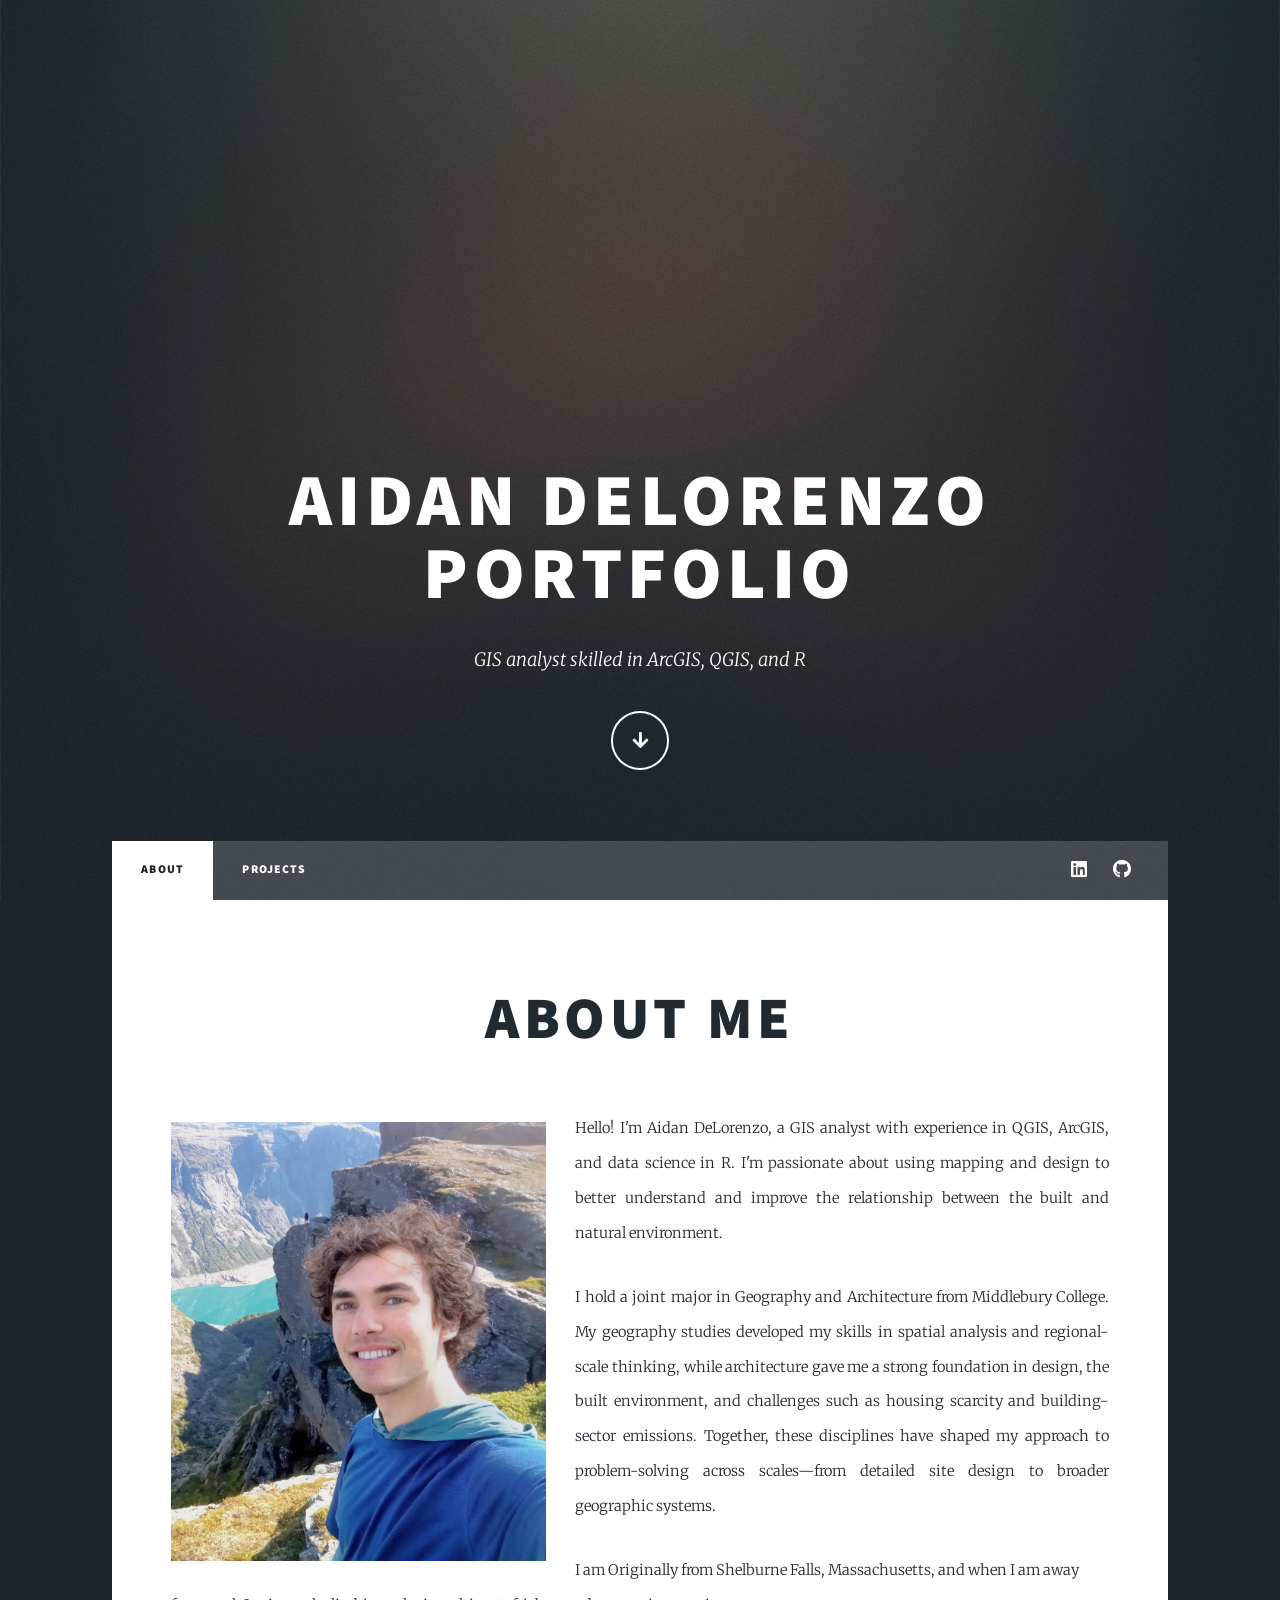
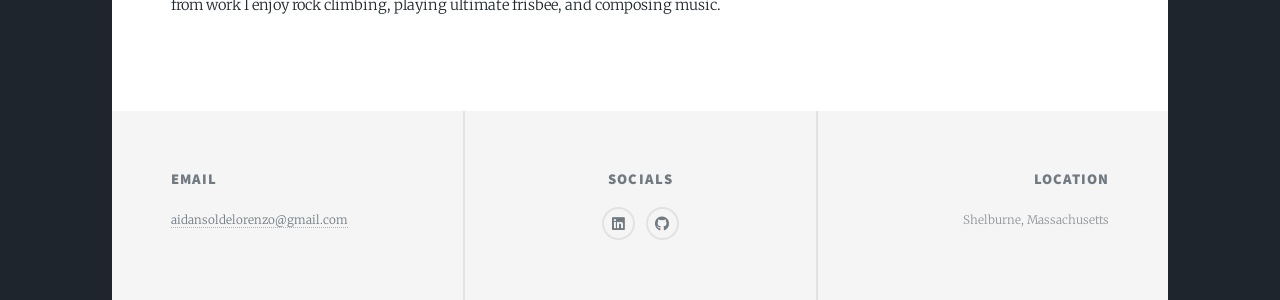
==== index.html @ 764ab0f9 "Add files via upload" ====
<!DOCTYPE HTML>
<!--
	Home Page/About
-->
<html>
	<head>
		<title>Aidan DeLorenzo Portfolio</title>
		<meta charset="utf-8" />
		<meta name="viewport" content="width=device-width, initial-scale=1, user-scalable=no" />
		<link rel="stylesheet" href="assets/css/main.css" />
		<noscript><link rel="stylesheet" href="assets/css/noscript.css" /></noscript>
	</head>
	<body class="is-preload">

		<!-- Wrapper -->
			<div id="wrapper" class="fade-in">

				<!-- Intro -->
					<div id="intro">
						<h1>Aidan DeLorenzo<br />
						Portfolio</h1>
						<p>GIS analyst skilled in ArcGIS, QGIS, and R</p>
						<ul class="actions">
							<li><a href="#header" class="button icon solid solo fa-arrow-down scrolly">Continue</a></li>
						</ul>
					</div>

				<!-- Header -->
					<header id="header">
						<a href="index.html" class="logo">Aidan DeLorenzo</a>
					</header>

				<!-- Nav -->
					<nav id="nav">
						<ul class="links">
							<li class="active"><a href="index.html">About</a></li>
							<li><a href="generic.html">Projects</a></li>
							
						</ul>
						<ul class="icons">
							<li><a href="https://www.linkedin.com/in/aidan-delorenzo-084748373/" class="icon brands alt fa-linkedin" target="_blank" rel="noopener"><span class="label">LinkedIn</span></a></li>
							<li><a href="https://github.com/aidan-delorenzo/aidan-delorenzo.github.io" class="icon brands alt fa-github" target="_blank" rel="noopener"><span class="label">GitHub</span></a></li>
						</ul>
					</nav>

				<!-- Main -->
					<div id="main">

						<!-- Post -->
							<section class="post">
								<header class="major">
									<h2>About Me</h2>
								</header>

								<!-- Text stuff -->
								 	<p><span class="image left"><img src="images/Profile Photo.jpg" alt="Profile Photo" /></span>Hello! I'm Aidan DeLorenzo, a GIS analyst with experience in QGIS, ArcGIS, and data science in R. I'm passionate about using mapping and design to better understand and improve the relationship between the built and natural environment.

									<p>I hold a joint major in Geography and Architecture from Middlebury College. My geography studies developed my skills in spatial analysis and regional-scale thinking, while architecture gave me a strong foundation in design, the built environment, and challenges such as housing scarcity and building-sector emissions. Together, these disciplines have shaped my approach to problem-solving across scales—from detailed site design to broader geographic systems.
									</p>			
									I am Originally from Shelburne Falls, Massachusetts, and when I am away from work I enjoy rock climbing, playing ultimate frisbee, and composing music.
									</p>
									
							</section>							
			</div>
			<!--footer with contact info-->			
			<footer id="footer">				
				<section>					
					<h4 >Email</h4>
					<p><a href="mailto:aidansoldelorenzo@gmail.com">aidansoldelorenzo@gmail.com</a></p>					
				</section>			
				<section>
					<h4 style="text-align: center;"> Socials</h4>
					<ul class="icons alt" >
						<li><a href="https://www.linkedin.com/in/aidan-delorenzo-084748373/" class="icon brands alt fa-linkedin" target="_blank" rel="noopener"><span class="label">LinkedIn</span></a></li>
						<li><a href="https://github.com/aidan-delorenzo/aidan-delorenzo.github.io" class="icon brands alt fa-github" target="_blank" rel="noopener"><span class="label">GitHub</span></a></li>
					</ul>
				</section>
				<section>
					<h4 style="text-align: right;">Location</h4>
					<p style="text-align: right;">Shelburne, Massachusetts</p>
				</section>							
			</footer>

		<!-- Scripts -->
			<script src="assets/js/jquery.min.js"></script>
			<script src="assets/js/jquery.scrollex.min.js"></script>
			<script src="assets/js/jquery.scrolly.min.js"></script>
			<script src="assets/js/browser.min.js"></script>
			<script src="assets/js/breakpoints.min.js"></script>
			<script src="assets/js/util.js"></script>
			<script src="assets/js/main.js"></script>

	</body>
</html>
---- assets/css/main.css ----
@import url(fontawesome-all.min.css);
@import url("https://fonts.googleapis.com/css?family=Merriweather:300,700,300italic,700italic|Source+Sans+Pro:900");

/*
	Massively by HTML5 UP
	html5up.net | @ajlkn
	Free for personal and commercial use under the CCA 3.0 license (html5up.net/license)
*/

html, body, div, span, applet, object,
iframe, h1, h2, h3, h4, h5, h6, p, blockquote,
pre, a, abbr, acronym, address, big, cite,
code, del, dfn, em, img, ins, kbd, q, s, samp,
small, strike, strong, sub, sup, tt, var, b,
u, i, center, dl, dt, dd, ol, ul, li, fieldset,
form, label, legend, table, caption, tbody,
tfoot, thead, tr, th, td, article, aside,
canvas, details, embed, figure, figcaption,
footer, header, hgroup, menu, nav, output, ruby,
section, summary, time, mark, audio, video {
	margin: 0;
	padding: 0;
	border: 0;
	font-size: 100%;
	font: inherit;
	vertical-align: baseline;}

article, aside, details, figcaption, figure,
footer, header, hgroup, menu, nav, section {
	display: block;}

body {
	line-height: 1;
}

ol, ul {
	list-style: none;
}

blockquote, q {
	quotes: none;
}

	blockquote:before, blockquote:after, q:before, q:after {
		content: '';
		content: none;
	}

table {
	border-collapse: collapse;
	border-spacing: 0;
}

body {
	-webkit-text-size-adjust: none;
}

mark {
	background-color: transparent;
	color: inherit;
}

input::-moz-focus-inner {
	border: 0;
	padding: 0;
}

input, select, textarea {
	-moz-appearance: none;
	-webkit-appearance: none;
	-ms-appearance: none;
	appearance: none;
}

/* Basic */

	@-ms-viewport {
		width: device-width;
	}

	body {
		-ms-overflow-style: scrollbar;
	}

	@media screen and (max-width: 480px) {

		html, body {
			min-width: 320px;
		}

	}

	html {
		box-sizing: border-box;
	}

	*, *:before, *:after {
		box-sizing: inherit;
	}

	body {
		background-color: #1e252d;
	}

		body.is-preload *, body.is-preload *:before, body.is-preload *:after {
			-moz-animation: none !important;
			-webkit-animation: none !important;
			-ms-animation: none !important;
			animation: none !important;
			-moz-transition: none !important;
			-webkit-transition: none !important;
			-ms-transition: none !important;
			transition: none !important;
		}

/* Type */

	html {
		font-size: 16pt;
	}

		@media screen and (max-width: 1680px) {

			html {
				font-size: 12pt;
			}

		}

		@media screen and (max-width: 1280px) {

			html {
				font-size: 11pt;
			}

		}

		@media screen and (max-width: 360px) {

			html {
				font-size: 10pt;
			}

		}

	body {
		color: #212931;
	}

	body, input, select, textarea {
		font-family: "Merriweather", Georgia, serif;
		font-weight: 300;
		font-size: 1rem;
		line-height: 2.375;
	}

	a {
		-moz-transition: color 0.2s ease-in-out, background-color 0.2s ease-in-out, border-color 0.2s ease-in-out, box-shadow 0.2s ease-in-out;
		-webkit-transition: color 0.2s ease-in-out, background-color 0.2s ease-in-out, border-color 0.2s ease-in-out, box-shadow 0.2s ease-in-out;
		-ms-transition: color 0.2s ease-in-out, background-color 0.2s ease-in-out, border-color 0.2s ease-in-out, box-shadow 0.2s ease-in-out;
		transition: color 0.2s ease-in-out, background-color 0.2s ease-in-out, border-color 0.2s ease-in-out, box-shadow 0.2s ease-in-out;
		border-bottom: dotted 1px;
		text-decoration: none;
	}

		a:hover {
			border-bottom-color: transparent;
		}

	strong, b {
		font-weight: 600;
	}

	em, i {
		font-style: italic;
	}

	p {
		text-align: justify;
		margin: 0 0 2rem 0;
	}

	h1, h2, h3, h4, h5, h6 {
		font-family: "Source Sans Pro", Helvetica, sans-serif;
		font-weight: 900;
		line-height: 1.5;
		letter-spacing: 0.075em;
		text-transform: uppercase;
		margin: 0 0 1rem 0;
	}

		h1 a, h2 a, h3 a, h4 a, h5 a, h6 a {
			border-bottom: 0;
			color: inherit;
			text-decoration: none;
		}

	h1 {
		font-size: 4rem;
		line-height: 1.1;
		margin: 0 0 2rem 0;
	}

	h2 {
		font-size: 1.75rem;
		line-height: 1.3;
		margin: 0 0 1.5rem 0;
	}

	h3 {
		font-size: 1.25rem;
		margin: 0 0 1.5rem 0;
	}

	h4 {
		font-size: 1rem;
	}

	h5 {
		font-size: 0.9rem;
	}

	h6 {
		font-size: 0.8rem;
	}

	sub {
		font-size: 0.8rem;
		position: relative;
		top: 0.5rem;
	}

	sup {
		font-size: 0.8rem;
		position: relative;
		top: -0.5rem;
	}

	blockquote {
		border-left: solid 4px;
		font-style: italic;
		margin: 0 0 2rem 0;
		padding: 0.5rem 0 0.5rem 2rem;
	}

	code {
		border: solid 2px;
		font-family: "Courier New", monospace;
		font-size: 0.9rem;
		margin: 0 0.25rem;
		padding: 0.25rem 0.65rem;
	}

	pre {
		-webkit-overflow-scrolling: touch;
		font-family: "Courier New", monospace;
		font-size: 0.9rem;
		margin: 0 0 2rem 0;
	}

		pre code {
			display: block;
			line-height: 1.75;
			padding: 1rem 1.5rem;
			overflow-x: auto;
		}

	hr {
		border: 0;
		border-bottom: solid 2px;
		margin: 3rem 0;
	}

		hr.major {
			margin: 5rem 0;
		}

	.align-left {
		text-align: left;
	}

	.align-center {
		text-align: center;
	}

	.align-right {
		text-align: right;
	}

	input, select, textarea {
		color: #212931;
	}

	a {
		color: #212931;
		border-bottom-color: rgba(33, 41, 49, 0.5);
	}

		a:hover {
			border-bottom-color: transparent;
			color: #18bfef !important;
		}

	strong, b {
		color: #212931;
	}

	h1, h2, h3, h4, h5, h6 {
		color: #212931;
	}

	blockquote {
		border-left-color: #eeeeee;
	}

	code {
		background: rgba(220, 220, 220, 0.25);
		border-color: #eeeeee;
	}

	hr {
		border-bottom-color: #eeeeee;
	}

/* Row */

	.row {
		display: flex;
		flex-wrap: wrap;
		box-sizing: border-box;
		align-items: stretch;
	}

		.row > * {
			box-sizing: border-box;
		}

		.row.gtr-uniform > * > :last-child {
			margin-bottom: 0;
		}

		.row.aln-left {
			justify-content: flex-start;
		}

		.row.aln-center {
			justify-content: center;
		}

		.row.aln-right {
			justify-content: flex-end;
		}

		.row.aln-top {
			align-items: flex-start;
		}

		.row.aln-middle {
			align-items: center;
		}

		.row.aln-bottom {
			align-items: flex-end;
		}

		.row > .imp {
			order: -1;
		}

		.row > .col-1 {
			width: 8.33333%;
		}

		.row > .off-1 {
			margin-left: 8.33333%;
		}

		.row > .col-2 {
			width: 16.66667%;
		}

		.row > .off-2 {
			margin-left: 16.66667%;
		}

		.row > .col-3 {
			width: 25%;
		}

		.row > .off-3 {
			margin-left: 25%;
		}

		.row > .col-4 {
			width: 33.33333%;
		}

		.row > .off-4 {
			margin-left: 33.33333%;
		}

		.row > .col-5 {
			width: 41.66667%;
		}

		.row > .off-5 {
			margin-left: 41.66667%;
		}

		.row > .col-6 {
			width: 50%;
		}

		.row > .off-6 {
			margin-left: 50%;
		}

		.row > .col-7 {
			width: 58.33333%;
		}

		.row > .off-7 {
			margin-left: 58.33333%;
		}

		.row > .col-8 {
			width: 66.66667%;
		}

		.row > .off-8 {
			margin-left: 66.66667%;
		}

		.row > .col-9 {
			width: 75%;
		}

		.row > .off-9 {
			margin-left: 75%;
		}

		.row > .col-10 {
			width: 83.33333%;
		}

		.row > .off-10 {
			margin-left: 83.33333%;
		}

		.row > .col-11 {
			width: 91.66667%;
		}

		.row > .off-11 {
			margin-left: 91.66667%;
		}

		.row > .col-12 {
			width: 100%;
		}

		.row > .off-12 {
			margin-left: 100%;
		}

		.row.gtr-0 {
			margin-top: 0;
			margin-left: 0rem;
		}

			.row.gtr-0 > * {
				padding: 0 0 0 0rem;
			}

			.row.gtr-0.gtr-uniform {
				margin-top: 0rem;
			}

				.row.gtr-0.gtr-uniform > * {
					padding-top: 0rem;
				}

		.row.gtr-25 {
			margin-top: 0;
			margin-left: -0.375rem;
		}

			.row.gtr-25 > * {
				padding: 0 0 0 0.375rem;
			}

			.row.gtr-25.gtr-uniform {
				margin-top: -0.375rem;
			}

				.row.gtr-25.gtr-uniform > * {
					padding-top: 0.375rem;
				}

		.row.gtr-50 {
			margin-top: 0;
			margin-left: -0.75rem;
		}

			.row.gtr-50 > * {
				padding: 0 0 0 0.75rem;
			}

			.row.gtr-50.gtr-uniform {
				margin-top: -0.75rem;
			}

				.row.gtr-50.gtr-uniform > * {
					padding-top: 0.75rem;
				}

		.row {
			margin-top: 0;
			margin-left: -1.5rem;
		}

			.row > * {
				padding: 0 0 0 1.5rem;
			}

			.row.gtr-uniform {
				margin-top: -1.5rem;
			}

				.row.gtr-uniform > * {
					padding-top: 1.5rem;
				}

		.row.gtr-150 {
			margin-top: 0;
			margin-left: -2.25rem;
		}

			.row.gtr-150 > * {
				padding: 0 0 0 2.25rem;
			}

			.row.gtr-150.gtr-uniform {
				margin-top: -2.25rem;
			}

				.row.gtr-150.gtr-uniform > * {
					padding-top: 2.25rem;
				}

		.row.gtr-200 {
			margin-top: 0;
			margin-left: -3rem;
		}

			.row.gtr-200 > * {
				padding: 0 0 0 3rem;
			}

			.row.gtr-200.gtr-uniform {
				margin-top: -3rem;
			}

				.row.gtr-200.gtr-uniform > * {
					padding-top: 3rem;
				}

		@media screen and (max-width: 1680px) {

			.row {
				display: flex;
				flex-wrap: wrap;
				box-sizing: border-box;
				align-items: stretch;
			}

				.row > * {
					box-sizing: border-box;
				}

				.row.gtr-uniform > * > :last-child {
					margin-bottom: 0;
				}

				.row.aln-left {
					justify-content: flex-start;
				}

				.row.aln-center {
					justify-content: center;
				}

				.row.aln-right {
					justify-content: flex-end;
				}

				.row.aln-top {
					align-items: flex-start;
				}

				.row.aln-middle {
					align-items: center;
				}

				.row.aln-bottom {
					align-items: flex-end;
				}

				.row > .imp-xlarge {
					order: -1;
				}

				.row > .col-1-xlarge {
					width: 8.33333%;
				}

				.row > .off-1-xlarge {
					margin-left: 8.33333%;
				}

				.row > .col-2-xlarge {
					width: 16.66667%;
				}

				.row > .off-2-xlarge {
					margin-left: 16.66667%;
				}

				.row > .col-3-xlarge {
					width: 25%;
				}

				.row > .off-3-xlarge {
					margin-left: 25%;
				}

				.row > .col-4-xlarge {
					width: 33.33333%;
				}

				.row > .off-4-xlarge {
					margin-left: 33.33333%;
				}

				.row > .col-5-xlarge {
					width: 41.66667%;
				}

				.row > .off-5-xlarge {
					margin-left: 41.66667%;
				}

				.row > .col-6-xlarge {
					width: 50%;
				}

				.row > .off-6-xlarge {
					margin-left: 50%;
				}

				.row > .col-7-xlarge {
					width: 58.33333%;
				}

				.row > .off-7-xlarge {
					margin-left: 58.33333%;
				}

				.row > .col-8-xlarge {
					width: 66.66667%;
				}

				.row > .off-8-xlarge {
					margin-left: 66.66667%;
				}

				.row > .col-9-xlarge {
					width: 75%;
				}

				.row > .off-9-xlarge {
					margin-left: 75%;
				}

				.row > .col-10-xlarge {
					width: 83.33333%;
				}

				.row > .off-10-xlarge {
					margin-left: 83.33333%;
				}

				.row > .col-11-xlarge {
					width: 91.66667%;
				}

				.row > .off-11-xlarge {
					margin-left: 91.66667%;
				}

				.row > .col-12-xlarge {
					width: 100%;
				}

				.row > .off-12-xlarge {
					margin-left: 100%;
				}

				.row.gtr-0 {
					margin-top: 0;
					margin-left: 0rem;
				}

					.row.gtr-0 > * {
						padding: 0 0 0 0rem;
					}

					.row.gtr-0.gtr-uniform {
						margin-top: 0rem;
					}

						.row.gtr-0.gtr-uniform > * {
							padding-top: 0rem;
						}

				.row.gtr-25 {
					margin-top: 0;
					margin-left: -0.375rem;
				}

					.row.gtr-25 > * {
						padding: 0 0 0 0.375rem;
					}

					.row.gtr-25.gtr-uniform {
						margin-top: -0.375rem;
					}

						.row.gtr-25.gtr-uniform > * {
							padding-top: 0.375rem;
						}

				.row.gtr-50 {
					margin-top: 0;
					margin-left: -0.75rem;
				}

					.row.gtr-50 > * {
						padding: 0 0 0 0.75rem;
					}

					.row.gtr-50.gtr-uniform {
						margin-top: -0.75rem;
					}

						.row.gtr-50.gtr-uniform > * {
							padding-top: 0.75rem;
						}

				.row {
					margin-top: 0;
					margin-left: -1.5rem;
				}

					.row > * {
						padding: 0 0 0 1.5rem;
					}

					.row.gtr-uniform {
						margin-top: -1.5rem;
					}

						.row.gtr-uniform > * {
							padding-top: 1.5rem;
						}

				.row.gtr-150 {
					margin-top: 0;
					margin-left: -2.25rem;
				}

					.row.gtr-150 > * {
						padding: 0 0 0 2.25rem;
					}

					.row.gtr-150.gtr-uniform {
						margin-top: -2.25rem;
					}

						.row.gtr-150.gtr-uniform > * {
							padding-top: 2.25rem;
						}

				.row.gtr-200 {
					margin-top: 0;
					margin-left: -3rem;
				}

					.row.gtr-200 > * {
						padding: 0 0 0 3rem;
					}

					.row.gtr-200.gtr-uniform {
						margin-top: -3rem;
					}

						.row.gtr-200.gtr-uniform > * {
							padding-top: 3rem;
						}

		}

		@media screen and (max-width: 1280px) {

			.row {
				display: flex;
				flex-wrap: wrap;
				box-sizing: border-box;
				align-items: stretch;
			}

				.row > * {
					box-sizing: border-box;
				}

				.row.gtr-uniform > * > :last-child {
					margin-bottom: 0;
				}

				.row.aln-left {
					justify-content: flex-start;
				}

				.row.aln-center {
					justify-content: center;
				}

				.row.aln-right {
					justify-content: flex-end;
				}

				.row.aln-top {
					align-items: flex-start;
				}

				.row.aln-middle {
					align-items: center;
				}

				.row.aln-bottom {
					align-items: flex-end;
				}

				.row > .imp-large {
					order: -1;
				}

				.row > .col-1-large {
					width: 8.33333%;
				}

				.row > .off-1-large {
					margin-left: 8.33333%;
				}

				.row > .col-2-large {
					width: 16.66667%;
				}

				.row > .off-2-large {
					margin-left: 16.66667%;
				}

				.row > .col-3-large {
					width: 25%;
				}

				.row > .off-3-large {
					margin-left: 25%;
				}

				.row > .col-4-large {
					width: 33.33333%;
				}

				.row > .off-4-large {
					margin-left: 33.33333%;
				}

				.row > .col-5-large {
					width: 41.66667%;
				}

				.row > .off-5-large {
					margin-left: 41.66667%;
				}

				.row > .col-6-large {
					width: 50%;
				}

				.row > .off-6-large {
					margin-left: 50%;
				}

				.row > .col-7-large {
					width: 58.33333%;
				}

				.row > .off-7-large {
					margin-left: 58.33333%;
				}

				.row > .col-8-large {
					width: 66.66667%;
				}

				.row > .off-8-large {
					margin-left: 66.66667%;
				}

				.row > .col-9-large {
					width: 75%;
				}

				.row > .off-9-large {
					margin-left: 75%;
				}

				.row > .col-10-large {
					width: 83.33333%;
				}

				.row > .off-10-large {
					margin-left: 83.33333%;
				}

				.row > .col-11-large {
					width: 91.66667%;
				}

				.row > .off-11-large {
					margin-left: 91.66667%;
				}

				.row > .col-12-large {
					width: 100%;
				}

				.row > .off-12-large {
					margin-left: 100%;
				}

				.row.gtr-0 {
					margin-top: 0;
					margin-left: 0rem;
				}

					.row.gtr-0 > * {
						padding: 0 0 0 0rem;
					}

					.row.gtr-0.gtr-uniform {
						margin-top: 0rem;
					}

						.row.gtr-0.gtr-uniform > * {
							padding-top: 0rem;
						}

				.row.gtr-25 {
					margin-top: 0;
					margin-left: -0.375rem;
				}

					.row.gtr-25 > * {
						padding: 0 0 0 0.375rem;
					}

					.row.gtr-25.gtr-uniform {
						margin-top: -0.375rem;
					}

						.row.gtr-25.gtr-uniform > * {
							padding-top: 0.375rem;
						}

				.row.gtr-50 {
					margin-top: 0;
					margin-left: -0.75rem;
				}

					.row.gtr-50 > * {
						padding: 0 0 0 0.75rem;
					}

					.row.gtr-50.gtr-uniform {
						margin-top: -0.75rem;
					}

						.row.gtr-50.gtr-uniform > * {
							padding-top: 0.75rem;
						}

				.row {
					margin-top: 0;
					margin-left: -1.5rem;
				}

					.row > * {
						padding: 0 0 0 1.5rem;
					}

					.row.gtr-uniform {
						margin-top: -1.5rem;
					}

						.row.gtr-uniform > * {
							padding-top: 1.5rem;
						}

				.row.gtr-150 {
					margin-top: 0;
					margin-left: -2.25rem;
				}

					.row.gtr-150 > * {
						padding: 0 0 0 2.25rem;
					}

					.row.gtr-150.gtr-uniform {
						margin-top: -2.25rem;
					}

						.row.gtr-150.gtr-uniform > * {
							padding-top: 2.25rem;
						}

				.row.gtr-200 {
					margin-top: 0;
					margin-left: -3rem;
				}

					.row.gtr-200 > * {
						padding: 0 0 0 3rem;
					}

					.row.gtr-200.gtr-uniform {
						margin-top: -3rem;
					}

						.row.gtr-200.gtr-uniform > * {
							padding-top: 3rem;
						}

		}

		@media screen and (max-width: 980px) {

			.row {
				display: flex;
				flex-wrap: wrap;
				box-sizing: border-box;
				align-items: stretch;
			}

				.row > * {
					box-sizing: border-box;
				}

				.row.gtr-uniform > * > :last-child {
					margin-bottom: 0;
				}

				.row.aln-left {
					justify-content: flex-start;
				}

				.row.aln-center {
					justify-content: center;
				}

				.row.aln-right {
					justify-content: flex-end;
				}

				.row.aln-top {
					align-items: flex-start;
				}

				.row.aln-middle {
					align-items: center;
				}

				.row.aln-bottom {
					align-items: flex-end;
				}

				.row > .imp-medium {
					order: -1;
				}

				.row > .col-1-medium {
					width: 8.33333%;
				}

				.row > .off-1-medium {
					margin-left: 8.33333%;
				}

				.row > .col-2-medium {
					width: 16.66667%;
				}

				.row > .off-2-medium {
					margin-left: 16.66667%;
				}

				.row > .col-3-medium {
					width: 25%;
				}

				.row > .off-3-medium {
					margin-left: 25%;
				}

				.row > .col-4-medium {
					width: 33.33333%;
				}

				.row > .off-4-medium {
					margin-left: 33.33333%;
				}

				.row > .col-5-medium {
					width: 41.66667%;
				}

				.row > .off-5-medium {
					margin-left: 41.66667%;
				}

				.row > .col-6-medium {
					width: 50%;
				}

				.row > .off-6-medium {
					margin-left: 50%;
				}

				.row > .col-7-medium {
					width: 58.33333%;
				}

				.row > .off-7-medium {
					margin-left: 58.33333%;
				}

				.row > .col-8-medium {
					width: 66.66667%;
				}

				.row > .off-8-medium {
					margin-left: 66.66667%;
				}

				.row > .col-9-medium {
					width: 75%;
				}

				.row > .off-9-medium {
					margin-left: 75%;
				}

				.row > .col-10-medium {
					width: 83.33333%;
				}

				.row > .off-10-medium {
					margin-left: 83.33333%;
				}

				.row > .col-11-medium {
					width: 91.66667%;
				}

				.row > .off-11-medium {
					margin-left: 91.66667%;
				}

				.row > .col-12-medium {
					width: 100%;
				}

				.row > .off-12-medium {
					margin-left: 100%;
				}

				.row.gtr-0 {
					margin-top: 0;
					margin-left: 0rem;
				}

					.row.gtr-0 > * {
						padding: 0 0 0 0rem;
					}

					.row.gtr-0.gtr-uniform {
						margin-top: 0rem;
					}

						.row.gtr-0.gtr-uniform > * {
							padding-top: 0rem;
						}

				.row.gtr-25 {
					margin-top: 0;
					margin-left: -0.375rem;
				}

					.row.gtr-25 > * {
						padding: 0 0 0 0.375rem;
					}

					.row.gtr-25.gtr-uniform {
						margin-top: -0.375rem;
					}

						.row.gtr-25.gtr-uniform > * {
							padding-top: 0.375rem;
						}

				.row.gtr-50 {
					margin-top: 0;
					margin-left: -0.75rem;
				}

					.row.gtr-50 > * {
						padding: 0 0 0 0.75rem;
					}

					.row.gtr-50.gtr-uniform {
						margin-top: -0.75rem;
					}

						.row.gtr-50.gtr-uniform > * {
							padding-top: 0.75rem;
						}

				.row {
					margin-top: 0;
					margin-left: -1.5rem;
				}

					.row > * {
						padding: 0 0 0 1.5rem;
					}

					.row.gtr-uniform {
						margin-top: -1.5rem;
					}

						.row.gtr-uniform > * {
							padding-top: 1.5rem;
						}

				.row.gtr-150 {
					margin-top: 0;
					margin-left: -2.25rem;
				}

					.row.gtr-150 > * {
						padding: 0 0 0 2.25rem;
					}

					.row.gtr-150.gtr-uniform {
						margin-top: -2.25rem;
					}

						.row.gtr-150.gtr-uniform > * {
							padding-top: 2.25rem;
						}

				.row.gtr-200 {
					margin-top: 0;
					margin-left: -3rem;
				}

					.row.gtr-200 > * {
						padding: 0 0 0 3rem;
					}

					.row.gtr-200.gtr-uniform {
						margin-top: -3rem;
					}

						.row.gtr-200.gtr-uniform > * {
							padding-top: 3rem;
						}

		}

		@media screen and (max-width: 736px) {

			.row {
				display: flex;
				flex-wrap: wrap;
				box-sizing: border-box;
				align-items: stretch;
			}

				.row > * {
					box-sizing: border-box;
				}

				.row.gtr-uniform > * > :last-child {
					margin-bottom: 0;
				}

				.row.aln-left {
					justify-content: flex-start;
				}

				.row.aln-center {
					justify-content: center;
				}

				.row.aln-right {
					justify-content: flex-end;
				}

				.row.aln-top {
					align-items: flex-start;
				}

				.row.aln-middle {
					align-items: center;
				}

				.row.aln-bottom {
					align-items: flex-end;
				}

				.row > .imp-small {
					order: -1;
				}

				.row > .col-1-small {
					width: 8.33333%;
				}

				.row > .off-1-small {
					margin-left: 8.33333%;
				}

				.row > .col-2-small {
					width: 16.66667%;
				}

				.row > .off-2-small {
					margin-left: 16.66667%;
				}

				.row > .col-3-small {
					width: 25%;
				}

				.row > .off-3-small {
					margin-left: 25%;
				}

				.row > .col-4-small {
					width: 33.33333%;
				}

				.row > .off-4-small {
					margin-left: 33.33333%;
				}

				.row > .col-5-small {
					width: 41.66667%;
				}

				.row > .off-5-small {
					margin-left: 41.66667%;
				}

				.row > .col-6-small {
					width: 50%;
				}

				.row > .off-6-small {
					margin-left: 50%;
				}

				.row > .col-7-small {
					width: 58.33333%;
				}

				.row > .off-7-small {
					margin-left: 58.33333%;
				}

				.row > .col-8-small {
					width: 66.66667%;
				}

				.row > .off-8-small {
					margin-left: 66.66667%;
				}

				.row > .col-9-small {
					width: 75%;
				}

				.row > .off-9-small {
					margin-left: 75%;
				}

				.row > .col-10-small {
					width: 83.33333%;
				}

				.row > .off-10-small {
					margin-left: 83.33333%;
				}

				.row > .col-11-small {
					width: 91.66667%;
				}

				.row > .off-11-small {
					margin-left: 91.66667%;
				}

				.row > .col-12-small {
					width: 100%;
				}

				.row > .off-12-small {
					margin-left: 100%;
				}

				.row.gtr-0 {
					margin-top: 0;
					margin-left: 0rem;
				}

					.row.gtr-0 > * {
						padding: 0 0 0 0rem;
					}

					.row.gtr-0.gtr-uniform {
						margin-top: 0rem;
					}

						.row.gtr-0.gtr-uniform > * {
							padding-top: 0rem;
						}

				.row.gtr-25 {
					margin-top: 0;
					margin-left: -0.375rem;
				}

					.row.gtr-25 > * {
						padding: 0 0 0 0.375rem;
					}

					.row.gtr-25.gtr-uniform {
						margin-top: -0.375rem;
					}

						.row.gtr-25.gtr-uniform > * {
							padding-top: 0.375rem;
						}

				.row.gtr-50 {
					margin-top: 0;
					margin-left: -0.75rem;
				}

					.row.gtr-50 > * {
						padding: 0 0 0 0.75rem;
					}

					.row.gtr-50.gtr-uniform {
						margin-top: -0.75rem;
					}

						.row.gtr-50.gtr-uniform > * {
							padding-top: 0.75rem;
						}

				.row {
					margin-top: 0;
					margin-left: -1.5rem;
				}

					.row > * {
						padding: 0 0 0 1.5rem;
					}

					.row.gtr-uniform {
						margin-top: -1.5rem;
					}

						.row.gtr-uniform > * {
							padding-top: 1.5rem;
						}

				.row.gtr-150 {
					margin-top: 0;
					margin-left: -2.25rem;
				}

					.row.gtr-150 > * {
						padding: 0 0 0 2.25rem;
					}

					.row.gtr-150.gtr-uniform {
						margin-top: -2.25rem;
					}

						.row.gtr-150.gtr-uniform > * {
							padding-top: 2.25rem;
						}

				.row.gtr-200 {
					margin-top: 0;
					margin-left: -3rem;
				}

					.row.gtr-200 > * {
						padding: 0 0 0 3rem;
					}

					.row.gtr-200.gtr-uniform {
						margin-top: -3rem;
					}

						.row.gtr-200.gtr-uniform > * {
							padding-top: 3rem;
						}

		}

		@media screen and (max-width: 480px) {

			.row {
				display: flex;
				flex-wrap: wrap;
				box-sizing: border-box;
				align-items: stretch;
			}

				.row > * {
					box-sizing: border-box;
				}

				.row.gtr-uniform > * > :last-child {
					margin-bottom: 0;
				}

				.row.aln-left {
					justify-content: flex-start;
				}

				.row.aln-center {
					justify-content: center;
				}

				.row.aln-right {
					justify-content: flex-end;
				}

				.row.aln-top {
					align-items: flex-start;
				}

				.row.aln-middle {
					align-items: center;
				}

				.row.aln-bottom {
					align-items: flex-end;
				}

				.row > .imp-xsmall {
					order: -1;
				}

				.row > .col-1-xsmall {
					width: 8.33333%;
				}

				.row > .off-1-xsmall {
					margin-left: 8.33333%;
				}

				.row > .col-2-xsmall {
					width: 16.66667%;
				}

				.row > .off-2-xsmall {
					margin-left: 16.66667%;
				}

				.row > .col-3-xsmall {
					width: 25%;
				}

				.row > .off-3-xsmall {
					margin-left: 25%;
				}

				.row > .col-4-xsmall {
					width: 33.33333%;
				}

				.row > .off-4-xsmall {
					margin-left: 33.33333%;
				}

				.row > .col-5-xsmall {
					width: 41.66667%;
				}

				.row > .off-5-xsmall {
					margin-left: 41.66667%;
				}

				.row > .col-6-xsmall {
					width: 50%;
				}

				.row > .off-6-xsmall {
					margin-left: 50%;
				}

				.row > .col-7-xsmall {
					width: 58.33333%;
				}

				.row > .off-7-xsmall {
					margin-left: 58.33333%;
				}

				.row > .col-8-xsmall {
					width: 66.66667%;
				}

				.row > .off-8-xsmall {
					margin-left: 66.66667%;
				}

				.row > .col-9-xsmall {
					width: 75%;
				}

				.row > .off-9-xsmall {
					margin-left: 75%;
				}

				.row > .col-10-xsmall {
					width: 83.33333%;
				}

				.row > .off-10-xsmall {
					margin-left: 83.33333%;
				}

				.row > .col-11-xsmall {
					width: 91.66667%;
				}

				.row > .off-11-xsmall {
					margin-left: 91.66667%;
				}

				.row > .col-12-xsmall {
					width: 100%;
				}

				.row > .off-12-xsmall {
					margin-left: 100%;
				}

				.row.gtr-0 {
					margin-top: 0;
					margin-left: 0rem;
				}

					.row.gtr-0 > * {
						padding: 0 0 0 0rem;
					}

					.row.gtr-0.gtr-uniform {
						margin-top: 0rem;
					}

						.row.gtr-0.gtr-uniform > * {
							padding-top: 0rem;
						}

				.row.gtr-25 {
					margin-top: 0;
					margin-left: -0.375rem;
				}

					.row.gtr-25 > * {
						padding: 0 0 0 0.375rem;
					}

					.row.gtr-25.gtr-uniform {
						margin-top: -0.375rem;
					}

						.row.gtr-25.gtr-uniform > * {
							padding-top: 0.375rem;
						}

				.row.gtr-50 {
					margin-top: 0;
					margin-left: -0.75rem;
				}

					.row.gtr-50 > * {
						padding: 0 0 0 0.75rem;
					}

					.row.gtr-50.gtr-uniform {
						margin-top: -0.75rem;
					}

						.row.gtr-50.gtr-uniform > * {
							padding-top: 0.75rem;
						}

				.row {
					margin-top: 0;
					margin-left: -1.5rem;
				}

					.row > * {
						padding: 0 0 0 1.5rem;
					}

					.row.gtr-uniform {
						margin-top: -1.5rem;
					}

						.row.gtr-uniform > * {
							padding-top: 1.5rem;
						}

				.row.gtr-150 {
					margin-top: 0;
					margin-left: -2.25rem;
				}

					.row.gtr-150 > * {
						padding: 0 0 0 2.25rem;
					}

					.row.gtr-150.gtr-uniform {
						margin-top: -2.25rem;
					}

						.row.gtr-150.gtr-uniform > * {
							padding-top: 2.25rem;
						}

				.row.gtr-200 {
					margin-top: 0;
					margin-left: -3rem;
				}

					.row.gtr-200 > * {
						padding: 0 0 0 3rem;
					}

					.row.gtr-200.gtr-uniform {
						margin-top: -3rem;
					}

						.row.gtr-200.gtr-uniform > * {
							padding-top: 3rem;
						}

		}

		@media screen and (max-width: 360px) {

			.row {
				display: flex;
				flex-wrap: wrap;
				box-sizing: border-box;
				align-items: stretch;
			}

				.row > * {
					box-sizing: border-box;
				}

				.row.gtr-uniform > * > :last-child {
					margin-bottom: 0;
				}

				.row.aln-left {
					justify-content: flex-start;
				}

				.row.aln-center {
					justify-content: center;
				}

				.row.aln-right {
					justify-content: flex-end;
				}

				.row.aln-top {
					align-items: flex-start;
				}

				.row.aln-middle {
					align-items: center;
				}

				.row.aln-bottom {
					align-items: flex-end;
				}

				.row > .imp-xxsmall {
					order: -1;
				}

				.row > .col-1-xxsmall {
					width: 8.33333%;
				}

				.row > .off-1-xxsmall {
					margin-left: 8.33333%;
				}

				.row > .col-2-xxsmall {
					width: 16.66667%;
				}

				.row > .off-2-xxsmall {
					margin-left: 16.66667%;
				}

				.row > .col-3-xxsmall {
					width: 25%;
				}

				.row > .off-3-xxsmall {
					margin-left: 25%;
				}

				.row > .col-4-xxsmall {
					width: 33.33333%;
				}

				.row > .off-4-xxsmall {
					margin-left: 33.33333%;
				}

				.row > .col-5-xxsmall {
					width: 41.66667%;
				}

				.row > .off-5-xxsmall {
					margin-left: 41.66667%;
				}

				.row > .col-6-xxsmall {
					width: 50%;
				}

				.row > .off-6-xxsmall {
					margin-left: 50%;
				}

				.row > .col-7-xxsmall {
					width: 58.33333%;
				}

				.row > .off-7-xxsmall {
					margin-left: 58.33333%;
				}

				.row > .col-8-xxsmall {
					width: 66.66667%;
				}

				.row > .off-8-xxsmall {
					margin-left: 66.66667%;
				}

				.row > .col-9-xxsmall {
					width: 75%;
				}

				.row > .off-9-xxsmall {
					margin-left: 75%;
				}

				.row > .col-10-xxsmall {
					width: 83.33333%;
				}

				.row > .off-10-xxsmall {
					margin-left: 83.33333%;
				}

				.row > .col-11-xxsmall {
					width: 91.66667%;
				}

				.row > .off-11-xxsmall {
					margin-left: 91.66667%;
				}

				.row > .col-12-xxsmall {
					width: 100%;
				}

				.row > .off-12-xxsmall {
					margin-left: 100%;
				}

				.row.gtr-0 {
					margin-top: 0;
					margin-left: 0rem;
				}

					.row.gtr-0 > * {
						padding: 0 0 0 0rem;
					}

					.row.gtr-0.gtr-uniform {
						margin-top: 0rem;
					}

						.row.gtr-0.gtr-uniform > * {
							padding-top: 0rem;
						}

				.row.gtr-25 {
					margin-top: 0;
					margin-left: -0.375rem;
				}

					.row.gtr-25 > * {
						padding: 0 0 0 0.375rem;
					}

					.row.gtr-25.gtr-uniform {
						margin-top: -0.375rem;
					}

						.row.gtr-25.gtr-uniform > * {
							padding-top: 0.375rem;
						}

				.row.gtr-50 {
					margin-top: 0;
					margin-left: -0.75rem;
				}

					.row.gtr-50 > * {
						padding: 0 0 0 0.75rem;
					}

					.row.gtr-50.gtr-uniform {
						margin-top: -0.75rem;
					}

						.row.gtr-50.gtr-uniform > * {
							padding-top: 0.75rem;
						}

				.row {
					margin-top: 0;
					margin-left: -1.5rem;
				}

					.row > * {
						padding: 0 0 0 1.5rem;
					}

					.row.gtr-uniform {
						margin-top: -1.5rem;
					}

						.row.gtr-uniform > * {
							padding-top: 1.5rem;
						}

				.row.gtr-150 {
					margin-top: 0;
					margin-left: -2.25rem;
				}

					.row.gtr-150 > * {
						padding: 0 0 0 2.25rem;
					}

					.row.gtr-150.gtr-uniform {
						margin-top: -2.25rem;
					}

						.row.gtr-150.gtr-uniform > * {
							padding-top: 2.25rem;
						}

				.row.gtr-200 {
					margin-top: 0;
					margin-left: -3rem;
				}

					.row.gtr-200 > * {
						padding: 0 0 0 3rem;
					}

					.row.gtr-200.gtr-uniform {
						margin-top: -3rem;
					}

						.row.gtr-200.gtr-uniform > * {
							padding-top: 3rem;
						}

		}

/* Box */

	.box {
		border: solid 2px;
		margin-bottom: 2rem;
		padding: 1.5rem;
	}

		.box > :last-child,
		.box > :last-child > :last-child,
		.box > :last-child > :last-child > :last-child {
			margin-bottom: 0;
		}

		.box.alt {
			border: 0;
			border-radius: 0;
			padding: 0;
		}

	.box {
		border-color: #eeeeee;
	}

/* Button */

	input[type="submit"],
	input[type="reset"],
	input[type="button"],
	button,
	.button {
		-moz-appearance: none;
		-webkit-appearance: none;
		-ms-appearance: none;
		appearance: none;
		-moz-transition: background-color 0.2s ease-in-out, box-shadow 0.2s ease-in-out, color 0.2s ease-in-out;
		-webkit-transition: background-color 0.2s ease-in-out, box-shadow 0.2s ease-in-out, color 0.2s ease-in-out;
		-ms-transition: background-color 0.2s ease-in-out, box-shadow 0.2s ease-in-out, color 0.2s ease-in-out;
		transition: background-color 0.2s ease-in-out, box-shadow 0.2s ease-in-out, color 0.2s ease-in-out;
		border: 0;
		border-radius: 0;
		cursor: pointer;
		display: inline-block;
		font-family: "Source Sans Pro", Helvetica, sans-serif;
		font-size: 0.8rem;
		font-weight: 900;
		letter-spacing: 0.075em;
		height: 3rem;
		line-height: 3rem;
		padding: 0 2rem;
		text-align: center;
		text-decoration: none;
		text-transform: uppercase;
		white-space: nowrap;
	}

		input[type="submit"].icon:before,
		input[type="reset"].icon:before,
		input[type="button"].icon:before,
		button.icon:before,
		.button.icon:before {
			margin-right: 0.5rem;
		}

		input[type="submit"].icon.solo,
		input[type="reset"].icon.solo,
		input[type="button"].icon.solo,
		button.icon.solo,
		.button.icon.solo {
			position: relative;
			width: 4rem;
			height: 4rem;
			line-height: 4rem;
			border-radius: 4rem;
			text-indent: 4rem;
			overflow: hidden;
			padding: 0;
			white-space: nowrap;
		}

			input[type="submit"].icon.solo:before,
			input[type="reset"].icon.solo:before,
			input[type="button"].icon.solo:before,
			button.icon.solo:before,
			.button.icon.solo:before {
				position: absolute;
				display: block;
				top: 0;
				left: 0;
				width: inherit;
				height: inherit;
				line-height: inherit;
				font-size: 1.25rem;
				margin-right: 0;
				text-align: center;
				text-indent: 0;
			}

		input[type="submit"].fit,
		input[type="reset"].fit,
		input[type="button"].fit,
		button.fit,
		.button.fit {
			width: 100%;
		}

		input[type="submit"].small,
		input[type="reset"].small,
		input[type="button"].small,
		button.small,
		.button.small {
			font-size: 0.7rem;
			height: 2.5rem;
			line-height: 2.5rem;
			padding: 0 1.5rem;
		}

		input[type="submit"].large,
		input[type="reset"].large,
		input[type="button"].large,
		button.large,
		.button.large {
			font-size: 0.9rem;
			height: 3.5rem;
			line-height: 3.5rem;
			padding: 0 2.75rem;
		}

		@media screen and (max-width: 980px) {

			input[type="submit"],
			input[type="reset"],
			input[type="button"],
			button,
			.button {
				font-size: 0.9rem;
				height: 3.25rem;
				line-height: 3.25rem;
			}

				input[type="submit"].large,
				input[type="reset"].large,
				input[type="button"].large,
				button.large,
				.button.large {
					font-size: 1rem;
					height: 3.75rem;
					line-height: 3.75rem;
				}

		}

		input[type="submit"].disabled, input[type="submit"]:disabled,
		input[type="reset"].disabled,
		input[type="reset"]:disabled,
		input[type="button"].disabled,
		input[type="button"]:disabled,
		button.disabled,
		button:disabled,
		.button.disabled,
		.button:disabled {
			pointer-events: none;
			opacity: 0.25;
		}

	input[type="submit"],
	input[type="reset"],
	input[type="button"],
	button,
	.button {
		background-color: transparent;
		box-shadow: inset 0 0 0 2px #212931;
		color: #212931 !important;
	}

		input[type="submit"]:hover,
		input[type="reset"]:hover,
		input[type="button"]:hover,
		button:hover,
		.button:hover {
			box-shadow: inset 0 0 0 2px #18bfef;
			color: #18bfef !important;
		}

		input[type="submit"].primary,
		input[type="reset"].primary,
		input[type="button"].primary,
		button.primary,
		.button.primary {
			background-color: #212931;
			box-shadow: none;
			color: #ffffff !important;
		}

			input[type="submit"].primary:hover,
			input[type="reset"].primary:hover,
			input[type="button"].primary:hover,
			button.primary:hover,
			.button.primary:hover {
				background-color: #18bfef;
			}

/* Form */

	form {
		margin: 0 0 2rem 0;
	}

		form > :last-child {
			margin-bottom: 0;
		}

		form > .fields {
			display: -moz-flex;
			display: -webkit-flex;
			display: -ms-flex;
			display: flex;
			-moz-flex-wrap: wrap;
			-webkit-flex-wrap: wrap;
			-ms-flex-wrap: wrap;
			flex-wrap: wrap;
			width: calc(100% + 3rem);
			margin: -1.5rem 0 2rem -1.5rem;
		}

			form > .fields > .field {
				-moz-flex-grow: 0;
				-webkit-flex-grow: 0;
				-ms-flex-grow: 0;
				flex-grow: 0;
				-moz-flex-shrink: 0;
				-webkit-flex-shrink: 0;
				-ms-flex-shrink: 0;
				flex-shrink: 0;
				padding: 1.5rem 0 0 1.5rem;
				width: calc(100% - 1.5rem);
			}

				form > .fields > .field.half {
					width: calc(50% - 0.75rem);
				}

				form > .fields > .field.third {
					width: calc(100%/3 - 0.5rem);
				}

				form > .fields > .field.quarter {
					width: calc(25% - 0.375rem);
				}

		@media screen and (max-width: 480px) {

			form > .fields {
				width: calc(100% + 3rem);
				margin: -1.5rem 0 2rem -1.5rem;
			}

				form > .fields > .field {
					padding: 1.5rem 0 0 1.5rem;
					width: calc(100% - 1.5rem);
				}

					form > .fields > .field.half {
						width: calc(100% - 1.5rem);
					}

					form > .fields > .field.third {
						width: calc(100% - 1.5rem);
					}

					form > .fields > .field.quarter {
						width: calc(100% - 1.5rem);
					}

		}

	label {
		display: block;
		font-family: "Source Sans Pro", Helvetica, sans-serif;
		font-weight: 900;
		line-height: 1.5;
		letter-spacing: 0.075em;
		font-size: 0.8rem;
		text-transform: uppercase;
		margin: 0 0 0.75rem 0;
	}

		@media screen and (max-width: 980px) {

			label {
				font-size: 0.9rem;
			}

		}

	input[type="text"],
	input[type="password"],
	input[type="email"],
	select,
	textarea {
		-moz-appearance: none;
		-webkit-appearance: none;
		-ms-appearance: none;
		appearance: none;
		background: transparent;
		border-radius: 0;
		border: solid 2px;
		color: inherit;
		display: block;
		outline: 0;
		padding: 0 1rem;
		text-decoration: none;
		width: 100%;
	}

		input[type="text"]:invalid,
		input[type="password"]:invalid,
		input[type="email"]:invalid,
		select:invalid,
		textarea:invalid {
			box-shadow: none;
		}

	select {
		background-size: 1.25rem;
		background-repeat: no-repeat;
		background-position: calc(100% - 1rem) center;
		height: 3rem;
		padding-right: 3rem;
		text-overflow: ellipsis;
	}

		select:focus::-ms-value {
			background-color: transparent;
		}

		select::-ms-expand {
			display: none;
		}

	input[type="text"],
	input[type="password"],
	input[type="email"],
	select {
		height: 3rem;
	}

	textarea {
		padding: 0.75rem 1rem;
	}

	input[type="checkbox"],
	input[type="radio"] {
		-moz-appearance: none;
		-webkit-appearance: none;
		-ms-appearance: none;
		appearance: none;
		display: block;
		float: left;
		margin-right: -2rem;
		opacity: 0;
		width: 1rem;
		z-index: -1;
	}

		input[type="checkbox"] + label,
		input[type="radio"] + label {
			text-decoration: none;
			cursor: pointer;
			display: inline-block;
			font-size: 1rem;
			letter-spacing: 0;
			font-family: "Merriweather", Georgia, serif;
			text-transform: none;
			font-weight: 300;
			padding-left: 2.8rem;
			padding-right: 1rem;
			position: relative;
		}

			input[type="checkbox"] + label:before,
			input[type="radio"] + label:before {
				-moz-osx-font-smoothing: grayscale;
				-webkit-font-smoothing: antialiased;
				display: inline-block;
				font-style: normal;
				font-variant: normal;
				text-rendering: auto;
				line-height: 1;
				text-transform: none !important;
				font-family: 'Font Awesome 5 Free';
				font-weight: 900;
			}

			input[type="checkbox"] + label:before,
			input[type="radio"] + label:before {
				border-radius: 0;
				border: solid 2px;
				content: '';
				display: inline-block;
				font-size: 0.8rem;
				height: 1.8rem;
				left: 0;
				line-height: 1.65rem;
				position: absolute;
				text-align: center;
				top: -0.125rem;
				width: 1.8rem;
			}

		input[type="checkbox"]:checked + label:before,
		input[type="radio"]:checked + label:before {
			content: '\f00c';
		}

	input[type="checkbox"] + label:before {
		border-radius: 0;
	}

	input[type="radio"] + label:before {
		border-radius: 100%;
	}

	::-webkit-input-placeholder {
		opacity: 1.0;
	}

	:-moz-placeholder {
		opacity: 1.0;
	}

	::-moz-placeholder {
		opacity: 1.0;
	}

	:-ms-input-placeholder {
		opacity: 1.0;
	}

	label {
		color: #212931;
	}

	input[type="text"],
	input[type="password"],
	input[type="email"],
	select,
	textarea {
		border-color: #eeeeee;
	}

		input[type="text"]:focus,
		input[type="password"]:focus,
		input[type="email"]:focus,
		select:focus,
		textarea:focus {
			border-color: #18bfef;
		}

	select {
		background-image: url("data:image/svg+xml;charset=utf8,%3Csvg xmlns='http://www.w3.org/2000/svg' width='40' height='40' preserveAspectRatio='none' viewBox='0 0 40 40'%3E%3Cpath d='M9.4,12.3l10.4,10.4l10.4-10.4c0.2-0.2,0.5-0.4,0.9-0.4c0.3,0,0.6,0.1,0.9,0.4l3.3,3.3c0.2,0.2,0.4,0.5,0.4,0.9 c0,0.4-0.1,0.6-0.4,0.9L20.7,31.9c-0.2,0.2-0.5,0.4-0.9,0.4c-0.3,0-0.6-0.1-0.9-0.4L4.3,17.3c-0.2-0.2-0.4-0.5-0.4-0.9 c0-0.4,0.1-0.6,0.4-0.9l3.3-3.3c0.2-0.2,0.5-0.4,0.9-0.4S9.1,12.1,9.4,12.3z' fill='%23eeeeee' /%3E%3C/svg%3E");
	}

		select option {
			background-color: #ffffff;
			color: #212931;
		}

	.select-wrapper:before {
		color: #eeeeee;
	}

	input[type="checkbox"] + label,
	input[type="radio"] + label {
		color: #212931;
	}

		input[type="checkbox"] + label:before,
		input[type="radio"] + label:before {
			border-color: #eeeeee;
		}

	input[type="checkbox"]:checked + label:before,
	input[type="radio"]:checked + label:before {
		background-color: #212931;
		border-color: #212931;
		color: #ffffff;
	}

	input[type="checkbox"]:focus + label:before,
	input[type="radio"]:focus + label:before {
		border-color: #18bfef;
	}

	::-webkit-input-placeholder {
		color: #909498 !important;
	}

	:-moz-placeholder {
		color: #909498 !important;
	}

	::-moz-placeholder {
		color: #909498 !important;
	}

	:-ms-input-placeholder {
		color: #909498 !important;
	}

	.formerize-placeholder {
		color: #909498 !important;
	}

/* Icon */

	.icon {
		text-decoration: none;
		border-bottom: none;
		position: relative;
	}

		.icon:before {
			-moz-osx-font-smoothing: grayscale;
			-webkit-font-smoothing: antialiased;
			display: inline-block;
			font-style: normal;
			font-variant: normal;
			text-rendering: auto;
			line-height: 1;
			text-transform: none !important;
			font-family: 'Font Awesome 5 Free';
			font-weight: 400;
		}

		.icon > .label {
			display: none;
		}

		.icon:before {
			line-height: inherit;
		}

		.icon.solid:before {
			font-weight: 900;
		}

		.icon.brands:before {
			font-family: 'Font Awesome 5 Brands';
		}

/* Image */

	.image {
		border: 0;
		display: inline-block;
		position: relative;
	}

		.image img {
			display: block;
		}
		
		.image.shadowbox img {
			border: 2px solid rgb(82, 82, 82);
			box-shadow: 2px 4px 10px rgba(0,0,0,0.4);
			}
		
		.image.shadow img {
			box-shadow: 2px 4px 10px rgba(0,0,0,0.4);
			}
			
		.image.left, .image.right {
			max-width: 40%;
		}

			.image.left img, .image.right img {
				width: 100%;
			}

		.image.left {
			float: left;
			margin: 0 2rem 2rem 0;
			top: 0.75rem;
		}

		.image.right {
			float: right;
			margin: 0 0 2rem 2rem;
			top: 0.75rem;
		}

		.image.fit {
			display: block;
			margin: 2.5rem 0;
			width: 100%;
		}

			.image.fit:first-child {
				margin-top: 0;
			}

			.image.fit img {
				width: 100%;
			}

		.image.main {
			display: block;
			margin: 4rem 0;
			width: 100%;
		}

			.image.main:first-child {
				margin-top: 0;
			}

			.image.main img {
				width: 100%;
			}

		@media screen and (max-width: 736px) {

			.image.fit {
				margin: 2rem 0;
			}

			.image.main {
				margin: 2rem 0;
			}

		}

	a.image {
		overflow: visible;
	}

		a.image img {
			-moz-transition: -moz-transform 0.2s ease-out;
			-webkit-transition: -webkit-transform 0.2s ease-out;
			-ms-transition: -ms-transform 0.2s ease-out;
			transition: transform 0.2s ease-out;
		}

		a.image.hover-zoom:hover img {
			-moz-transform: scale(1.05);
			-webkit-transform: scale(1.05);
			-ms-transform: scale(1.05);
			transform: scale(1.06);

		}

/* Actions */

	ul.actions {
		display: -moz-flex;
		display: -webkit-flex;
		display: -ms-flex;
		display: flex;
		cursor: default;
		list-style: none;
		margin-left: -1rem;
		padding-left: 0;
	}

		ul.actions li {
			padding: 0 0 0 1rem;
			vertical-align: middle;
		}

		ul.actions.special {
			-moz-justify-content: center;
			-webkit-justify-content: center;
			-ms-justify-content: center;
			justify-content: center;
			width: 100%;
			margin-left: 0;
		}

			ul.actions.special li:first-child {
				padding-left: 0;
			}

		ul.actions.stacked {
			-moz-flex-direction: column;
			-webkit-flex-direction: column;
			-ms-flex-direction: column;
			flex-direction: column;
			margin-left: 0;
		}

			ul.actions.stacked li {
				padding: 1.3rem 0 0 0;
			}

				ul.actions.stacked li:first-child {
					padding-top: 0;
				}

		ul.actions.fit {
			width: calc(100% + 1rem);
		}

			ul.actions.fit li {
				-moz-flex-grow: 1;
				-webkit-flex-grow: 1;
				-ms-flex-grow: 1;
				flex-grow: 1;
				-moz-flex-shrink: 1;
				-webkit-flex-shrink: 1;
				-ms-flex-shrink: 1;
				flex-shrink: 1;
				width: 100%;
			}

				ul.actions.fit li > * {
					width: 100%;
				}

			ul.actions.fit.stacked {
				width: 100%;
			}

		@media screen and (max-width: 480px) {

			ul.actions:not(.fixed) {
				-moz-flex-direction: column;
				-webkit-flex-direction: column;
				-ms-flex-direction: column;
				flex-direction: column;
				margin-left: 0;
				width: 100% !important;
			}

				ul.actions:not(.fixed) li {
					-moz-flex-grow: 1;
					-webkit-flex-grow: 1;
					-ms-flex-grow: 1;
					flex-grow: 1;
					-moz-flex-shrink: 1;
					-webkit-flex-shrink: 1;
					-ms-flex-shrink: 1;
					flex-shrink: 1;
					padding: 1rem 0 0 0;
					text-align: center;
					width: 100%;
				}

					ul.actions:not(.fixed) li > * {
						width: 100%;
					}

					ul.actions:not(.fixed) li:first-child {
						padding-top: 0;
					}

					ul.actions:not(.fixed) li input[type="submit"],
					ul.actions:not(.fixed) li input[type="reset"],
					ul.actions:not(.fixed) li input[type="button"],
					ul.actions:not(.fixed) li button,
					ul.actions:not(.fixed) li .button {
						width: 100%;
					}

						ul.actions:not(.fixed) li input[type="submit"].icon:before,
						ul.actions:not(.fixed) li input[type="reset"].icon:before,
						ul.actions:not(.fixed) li input[type="button"].icon:before,
						ul.actions:not(.fixed) li button.icon:before,
						ul.actions:not(.fixed) li .button.icon:before {
							margin-left: -0.5rem;
						}

		}

/* Icons */

	ul.icons {
		cursor: default;
		list-style: none;
		text-align: center;
		padding-left: 0;
	}

		ul.icons li {
			display: inline-block;
			padding: 0 0.5rem 0 0;
			vertical-align: middle;
		}

			ul.icons li:last-child {
				padding-right: 0;
			}

			ul.icons li .icon:before {
				width: 2.25rem;
				height: 2.25rem;
				line-height: 2.25rem;
				display: inline-block;
				text-align: center;
				border-radius: 100%;
				font-size: 1.25rem;
			}

		ul.icons.alt li .icon:before {
			-moz-transition: color 0.2s ease-in-out, background-color 0.2s ease-in-out, border-color 0.2s ease-in-out, box-shadow 0.2s ease-in-out;
			-webkit-transition: color 0.2s ease-in-out, background-color 0.2s ease-in-out, border-color 0.2s ease-in-out, box-shadow 0.2s ease-in-out;
			-ms-transition: color 0.2s ease-in-out, background-color 0.2s ease-in-out, border-color 0.2s ease-in-out, box-shadow 0.2s ease-in-out;
			transition: color 0.2s ease-in-out, background-color 0.2s ease-in-out, border-color 0.2s ease-in-out, box-shadow 0.2s ease-in-out;
			font-size: 1rem;
		}

/* List */

	ol {
		list-style: decimal;
		margin: 0 0 2rem 0;
		padding-left: 1.25rem;
	}

		ol li {
			padding-left: 0.25rem;
		}

	ul {
		list-style: disc;
		margin: 0 0 2rem 0;
		padding-left: 1rem;
	}

		ul li {
			padding-left: 0.5rem;
		}

		ul.divided {
			list-style: none;
			padding-left: 0;
		}

			ul.divided li {
				border-top: solid 1px;
				padding: 0.5rem 0;
			}

				ul.divided li:first-child {
					border-top: 0;
					padding-top: 0;
				}

	dl {
		margin: 0 0 2rem 0;
	}

		dl dt {
			display: block;
			font-weight: 600;
			margin: 0 0 1rem 0;
		}

		dl dd {
			margin-left: 2rem;
		}

	ul.divided li {
		border-top-color: #eeeeee;
	}

	ul.icons li a.icon:hover:before {
		color: #18bfef;
	}

	ul.icons.alt li .icon:before {
		box-shadow: inset 0 0 0 2px #eeeeee;
	}

	ul.icons.alt li a.icon:hover:before {
		box-shadow: inset 0 0 0 2px #18bfef;
	}

/* Section/Article */

	section.special, article.special {
		text-align: center;
	}

	header {
		cursor: default;
	}

		header > .date {
			display: block;
			font-size: 0.8rem;
			height: 1;
			margin: 0 0 1rem 0;
			position: relative;
		}

		header > p {
			font-style: italic;
		}

		header > h1 + p {
			font-size: 1.1rem;
			margin-top: -0.5rem;
			line-height: 2;
		}

		header > h2 + p {
			font-size: 1rem;
			margin-top: -0.75rem;
		}

		header > h3 + p {
			font-size: 0.9rem;
			margin-top: -0.75rem;
		}

		header > h4 + p {
			font-size: 0.8rem;
			margin-top: -0.75rem;
		}

		header.major {
			margin: 0 0 4rem 0;
			text-align: center;
		}

			header.major > :last-child {
				margin-bottom: 0;
			}

			header.major > p {
				margin-top: 0;
				text-align: center;
			}

			header.major > .date {
				font-size: 1rem;
				margin: 0 0 4rem 0;
			}

				header.major > .date:before, header.major > .date:after {
					content: '';
					display: block;
					position: absolute;
					top: 50%;
					width: calc(50% - 6rem);
					border-top: solid 2px;
				}

				header.major > .date:before {
					left: 0;
				}

				header.major > .date:after {
					right: 0;
				}

		@media screen and (max-width: 980px) {

			header br {
				display: none;
			}

		}

		@media screen and (max-width: 736px) {

			header.major {
				margin: 0 0 2rem 0;
			}

		}

	header.major .date:before, header.major .date:after {
		border-top-color: #eeeeee;
	}

/* Table */

	.table-wrapper {
		-webkit-overflow-scrolling: touch;
		overflow-x: auto;
	}

	table {
		margin: 0 0 2rem 0;
		width: 100%;
	}

		table tbody tr {
			border: solid 1px;
			border-left: 0;
			border-right: 0;
		}

		table td {
			padding: 0.25rem 0.25rem;
		}

		table th {
			font-family: "Source Sans Pro", Helvetica, sans-serif;
			font-size: 0.8rem;
			font-weight: 900;
			letter-spacing: 0.075em;
			line-height: 1.5;
			padding: 0 0.75rem 0.75rem 0.75rem;
			text-align: left;
			text-transform: uppercase;
		}

			@media screen and (max-width: 980px) {

				table th {
					font-size: 0.9rem;
				}

			}

		table thead {
			border-bottom: solid 2px;
		}

		table tfoot {
			border-top: solid 2px;
		}

		table.alt {
			border-collapse: separate;
		}

			table.alt tbody tr td {
				border: solid 1px;
				border-left-width: 0;
				border-top-width: 0;
			}

				table.alt tbody tr td:first-child {
					border-left-width: 1px;
				}

			table.alt tbody tr:first-child td {
				border-top-width: 1px;
			}

			table.alt thead {
				border-bottom: 0;
			}

			table.alt tfoot {
				border-top: 0;
			}

	table tbody tr {
		border-color: #eeeeee;
	}

		table tbody tr:nth-child(2n + 1) {
			background-color: rgba(220, 220, 220, 0.25);
		}

	table th {
		color: #212931;
	}

	table thead {
		border-bottom-color: #eeeeee;
	}

	table tfoot {
		border-top-color: #eeeeee;
	}

	table.alt tbody tr td {
		border-color: #eeeeee;
	}

/* Pagination */

	.pagination {
		display: -moz-inline-flex;
		display: -webkit-inline-flex;
		display: -ms-inline-flex;
		display: inline-flex;
		-moz-user-select: none;
		-webkit-user-select: none;
		-ms-user-select: none;
		user-select: none;
		cursor: default;
		list-style: none;
		margin: 0 0 2rem 2px;
		padding: 0;
	}

		.pagination a, .pagination span {
			-moz-transition: background-color 0.2s ease-in-out, border-color 0.2s ease-in-out, box-shadow 0.2s ease-in-out, color 0.2s ease-in-out;
			-webkit-transition: background-color 0.2s ease-in-out, border-color 0.2s ease-in-out, box-shadow 0.2s ease-in-out, color 0.2s ease-in-out;
			-ms-transition: background-color 0.2s ease-in-out, border-color 0.2s ease-in-out, box-shadow 0.2s ease-in-out, color 0.2s ease-in-out;
			transition: background-color 0.2s ease-in-out, border-color 0.2s ease-in-out, box-shadow 0.2s ease-in-out, color 0.2s ease-in-out;
			border: solid 2px;
			display: inline-block;
			font-family: "Source Sans Pro", Helvetica, sans-serif;
			font-size: 0.8rem;
			font-weight: 900;
			height: 3rem;
			letter-spacing: 0.075em;
			line-height: calc(3rem - 4px);
			margin-left: -2px;
			min-width: 3rem;
			position: relative;
			text-align: center;
			text-decoration: none;
			text-transform: uppercase;
		}

		.pagination .next, .pagination .previous {
			text-decoration: none;
			padding: 0 1.75rem;
		}

			.pagination .next:before, .pagination .previous:before {
				-moz-osx-font-smoothing: grayscale;
				-webkit-font-smoothing: antialiased;
				display: inline-block;
				font-style: normal;
				font-variant: normal;
				text-rendering: auto;
				line-height: 1;
				text-transform: none !important;
				font-family: 'Font Awesome 5 Free';
				font-weight: 900;
			}

			.pagination .next:before, .pagination .previous:before {
				display: inline-block;
				color: inherit !important;
				line-height: inherit;
			}

		.pagination .previous:before {
			content: '\f104';
			margin-right: 0.9375em;
		}

		.pagination .next:before {
			content: '\f105';
			float: right;
			margin-left: 0.9375em;
		}

		@media screen and (max-width: 980px) {

			.pagination a, .pagination span {
				font-size: 0.9rem;
			}

		}

		@media screen and (max-width: 480px) {

			.pagination .page, .pagination .extra {
				display: none;
			}

		}

	.pagination a, .pagination span {
		border-color: #eeeeee;
	}

	.pagination a {
		color: #212931 !important;
	}

		.pagination a:hover {
			color: #18bfef !important;
			border-color: #18bfef;
			z-index: 1;
		}

			.pagination a:hover + a,
			.pagination a:hover + span {
				border-left-color: #18bfef;
			}

		.pagination a.active {
			background-color: #eeeeee;
		}

	.pagination span {
		color: #eeeeee;
	}

/* Wrapper */

	#wrapper {
		-moz-transition: opacity 0.5s ease;
		-webkit-transition: opacity 0.5s ease;
		-ms-transition: opacity 0.5s ease;
		transition: opacity 0.5s ease;
		position: relative;
		z-index: 1;
		overflow: hidden;
	}

		#wrapper > .bg {
			position: absolute;
			top: 0;
			left: 0;
			width: 100%;
			height: 100%;
			background-color: #212931;
			background-image: url("../../images/overlay.png"), linear-gradient(0deg, rgba(0, 0, 0, 0.1), rgba(0, 0, 0, 0.1)), url("../../images/bg.jpg");
			background-size: auto,								auto,														100% auto;
			background-position: center,								center,														top center;
			background-repeat: repeat,								no-repeat,													no-repeat;
			background-attachment: scroll,								scroll,														scroll;
			z-index: -1;
		}

			#wrapper > .bg.fixed {
				position: fixed;
				width: 100vw;
				height: 100vh;
			}

		#wrapper.fade-in:before {
			pointer-events: none;
			-moz-transition: opacity 1s ease-in-out;
			-webkit-transition: opacity 1s ease-in-out;
			-ms-transition: opacity 1s ease-in-out;
			transition: opacity 1s ease-in-out;
			-moz-transition-delay: 0.75s;
			-webkit-transition-delay: 0.75s;
			-ms-transition-delay: 0.75s;
			transition-delay: 0.75s;
			background: #1e252d;
			content: '';
			display: block;
			height: 100%;
			left: 0;
			opacity: 0;
			position: fixed;
			top: 0;
			width: 100%;
		}

		body.is-preload #wrapper.fade-in:before {
			opacity: 1;
		}

		@media screen and (orientation: portrait) {

			#wrapper > .bg {
				background-size: auto,								auto,														auto 175%;
			}

		}

/* Intro */

	#intro {
		color: #ffffff;
		padding: 8rem 4rem 6rem 4rem ;
		-moz-align-items: center;
		-webkit-align-items: center;
		-ms-align-items: center;
		align-items: center;
		display: -moz-flex;
		display: -webkit-flex;
		display: -ms-flex;
		display: flex;
		-moz-flex-direction: column;
		-webkit-flex-direction: column;
		-ms-flex-direction: column;
		flex-direction: column;
		-moz-justify-content: -moz-flex-end;
		-webkit-justify-content: -webkit-flex-end;
		-ms-justify-content: -ms-flex-end;
		justify-content: flex-end;
		-moz-transition: opacity 1s ease, -moz-transform 1s ease;
		-webkit-transition: opacity 1s ease, -webkit-transform 1s ease;
		-ms-transition: opacity 1s ease, -ms-transform 1s ease;
		transition: opacity 1s ease, transform 1s ease;
		position: relative;
		cursor: default;
		text-align: center;
		z-index: 1;
		min-height: 100vh;
	}

		#intro input, #intro select, #intro textarea {
			color: #ffffff;
		}

		#intro a {
			color: #ffffff;
			border-bottom-color: rgba(255, 255, 255, 0.5);
		}

			#intro a:hover {
				border-bottom-color: transparent;
				color: #18bfef !important;
			}

		#intro strong, #intro b {
			color: #ffffff;
		}

		#intro h1, #intro h2, #intro h3, #intro h4, #intro h5, #intro h6 {
			color: #ffffff;
		}

		#intro blockquote {
			border-left-color: #ffffff;
		}

		#intro code {
			background: rgba(255, 255, 255, 0.075);
			border-color: #ffffff;
		}

		#intro hr {
			border-bottom-color: #ffffff;
		}

		#intro input[type="submit"],
		#intro input[type="reset"],
		#intro input[type="button"],
		#intro button,
		#intro .button {
			background-color: transparent;
			box-shadow: inset 0 0 0 2px #ffffff;
			color: #ffffff !important;
		}

			#intro input[type="submit"]:hover,
			#intro input[type="reset"]:hover,
			#intro input[type="button"]:hover,
			#intro button:hover,
			#intro .button:hover {
				box-shadow: inset 0 0 0 2px #18bfef;
				color: #18bfef !important;
			}

			#intro input[type="submit"].primary,
			#intro input[type="reset"].primary,
			#intro input[type="button"].primary,
			#intro button.primary,
			#intro .button.primary {
				background-color: #ffffff;
				box-shadow: none;
				color: #1e252d !important;
			}

				#intro input[type="submit"].primary:hover,
				#intro input[type="reset"].primary:hover,
				#intro input[type="button"].primary:hover,
				#intro button.primary:hover,
				#intro .button.primary:hover {
					background-color: #18bfef;
				}

		#intro h1 {
			font-size: 5rem;
			line-height: 1;
		}

		#intro p {
			font-size: 1.25rem;
			font-style: italic;
			margin-top: -0.25rem;
			text-align: center;
		}

		#intro + #header {
			margin-top: -20rem;
		}

			#intro + #header .logo {
				-moz-transform: translateY(2rem);
				-webkit-transform: translateY(2rem);
				-ms-transform: translateY(2rem);
				transform: translateY(2rem);
				opacity: 0;
				visibility: hidden;
			}

		#intro.hidden {
			pointer-events: none;
			-moz-transform: translateY(2rem);
			-webkit-transform: translateY(2rem);
			-ms-transform: translateY(2rem);
			transform: translateY(2rem);
			-moz-transition: opacity 0.5s ease, -moz-transform 0.5s ease, visibility 0.5s;
			-webkit-transition: opacity 0.5s ease, -webkit-transform 0.5s ease, visibility 0.5s;
			-ms-transition: opacity 0.5s ease, -ms-transform 0.5s ease, visibility 0.5s;
			transition: opacity 0.5s ease, transform 0.5s ease, visibility 0.5s;
			opacity: 0;
			visibility: hidden;
		}

			#intro.hidden + #header .logo {
				-moz-transform: translateY(0);
				-webkit-transform: translateY(0);
				-ms-transform: translateY(0);
				transform: translateY(0);
				opacity: 1;
				visibility: visible;
			}

		body.is-preload #intro {
			-moz-transform: translateY(2rem);
			-webkit-transform: translateY(2rem);
			-ms-transform: translateY(2rem);
			transform: translateY(2rem);
			opacity: 0;
		}

			body.is-preload #intro:not(.hidden) + #header + #nav {
				-moz-transform: translateY(4rem);
				-webkit-transform: translateY(4rem);
				-ms-transform: translateY(4rem);
				transform: translateY(4rem);
				opacity: 0;
			}

		@media screen and (max-width: 980px) {

			#intro {
				padding: 4rem 4rem 2rem 4rem ;
				min-height: 90vh;
			}

				#intro p br {
					display: none;
				}

				#intro + #header {
					margin-top: -14rem;
				}

		}

		@media screen and (max-width: 736px) {

			#intro {
				padding: 3rem 2rem 1rem 2rem ;
				min-height: 80vh;
			}

				#intro h1 {
					font-size: 3.25rem;
					line-height: 1.1;
					margin-bottom: 1rem;
				}

				#intro p {
					font-size: 1rem;
					margin-top: 0rem;
				}

				#intro .actions {
					display: none;
				}

		}

/* Header */

	#header {
		color: #ffffff;
		-moz-align-items: center;
		-webkit-align-items: center;
		-ms-align-items: center;
		align-items: center;
		display: -moz-flex;
		display: -webkit-flex;
		display: -ms-flex;
		display: flex;
		-moz-flex-direction: column;
		-webkit-flex-direction: column;
		-ms-flex-direction: column;
		flex-direction: column;
		-moz-justify-content: -moz-flex-end;
		-webkit-justify-content: -webkit-flex-end;
		-ms-justify-content: -ms-flex-end;
		justify-content: flex-end;
		pointer-events: none;
		-moz-user-select: none;
		-webkit-user-select: none;
		-ms-user-select: none;
		user-select: none;
		height: 20rem;
		padding-bottom: 8rem;
		position: relative;
		text-align: center;
		z-index: 2;
	}

		#header input, #header select, #header textarea {
			color: #ffffff;
		}

		#header a {
			color: #ffffff;
			border-bottom-color: rgba(255, 255, 255, 0.5);
		}

			#header a:hover {
				border-bottom-color: transparent;
				color: #18bfef !important;
			}

		#header strong, #header b {
			color: #ffffff;
		}

		#header h1, #header h2, #header h3, #header h4, #header h5, #header h6 {
			color: #ffffff;
		}

		#header blockquote {
			border-left-color: #ffffff;
		}

		#header code {
			background: rgba(255, 255, 255, 0.075);
			border-color: #ffffff;
		}

		#header hr {
			border-bottom-color: #ffffff;
		}

		#header .logo {
			-moz-transition: border-color 0.2s ease-in-out, color 0.2s ease-in-out, opacity 0.5s ease, -moz-transform 0.5s ease, visibility 0.5s;
			-webkit-transition: border-color 0.2s ease-in-out, color 0.2s ease-in-out, opacity 0.5s ease, -webkit-transform 0.5s ease, visibility 0.5s;
			-ms-transition: border-color 0.2s ease-in-out, color 0.2s ease-in-out, opacity 0.5s ease, -ms-transform 0.5s ease, visibility 0.5s;
			transition: border-color 0.2s ease-in-out, color 0.2s ease-in-out, opacity 0.5s ease, transform 0.5s ease, visibility 0.5s;
			pointer-events: auto;
			border-style: solid;
			border-color: #ffffff;
			border-width: 5px !important;
			font-family: "Source Sans Pro", Helvetica, sans-serif;
			font-size: 2.25rem;
			font-weight: 900;
			letter-spacing: 0.075em;
			line-height: 1;
			padding: 1rem 1.75rem;
			text-transform: uppercase;
			visibility: visible;
		}

			#header .logo:hover {
				border-color: #18bfef !important;
				color: #18bfef !important;
			}

		@media screen and (max-width: 980px) {

			#header {
				height: 14rem;
				padding-bottom: 4rem;
			}

		}

		@media screen and (max-width: 736px) {

			#header {
				padding-bottom: 3rem;
			}

				#header .logo {
					font-size: 1.75rem;
					border-width: 3px !important;
				}

		}

/* Nav */

	#nav {
		color: #ffffff;
		display: -moz-flex;
		display: -webkit-flex;
		display: -ms-flex;
		display: flex;
		-moz-transition: -moz-transform 1s ease, opacity 1s ease;
		-webkit-transition: -webkit-transform 1s ease, opacity 1s ease;
		-ms-transition: -ms-transform 1s ease, opacity 1s ease;
		transition: transform 1s ease, opacity 1s ease;
		background: rgba(255, 255, 255, 0.175);
		height: 4rem;
		line-height: 4rem;
		margin: -4rem auto 0 auto;
		overflow: hidden;
		padding: 0 2rem 0 0;
		position: relative;
		width: calc(100% - 4rem);
		max-width: 72rem;
		z-index: 2;
	}

		#nav ul.divided li {
			border-top-color: #ffffff;
		}

		#nav ul.icons li a.icon:hover:before {
			color: #18bfef;
		}

		#nav ul.icons.alt li .icon:before {
			box-shadow: inset 0 0 0 2px #ffffff;
		}

		#nav ul.icons.alt li a.icon:hover:before {
			box-shadow: inset 0 0 0 2px #18bfef;
		}

		#nav input, #nav select, #nav textarea {
			color: #ffffff;
		}

		#nav a {
			color: #ffffff;
			border-bottom-color: rgba(255, 255, 255, 0.5);
		}

			#nav a:hover {
				border-bottom-color: transparent;
				color: #18bfef !important;
			}

		#nav strong, #nav b {
			color: #ffffff;
		}

		#nav h1, #nav h2, #nav h3, #nav h4, #nav h5, #nav h6 {
			color: #ffffff;
		}

		#nav blockquote {
			border-left-color: #ffffff;
		}

		#nav code {
			background: rgba(255, 255, 255, 0.075);
			border-color: #ffffff;
		}

		#nav hr {
			border-bottom-color: #ffffff;
		}

		#nav ul.links {
			display: -moz-flex;
			display: -webkit-flex;
			display: -ms-flex;
			display: flex;
			-moz-flex-grow: 1;
			-webkit-flex-grow: 1;
			-ms-flex-grow: 1;
			flex-grow: 1;
			-moz-flex-shrink: 1;
			-webkit-flex-shrink: 1;
			-ms-flex-shrink: 1;
			flex-shrink: 1;
			font-family: "Source Sans Pro", Helvetica, sans-serif;
			font-weight: 900;
			letter-spacing: 0.075em;
			list-style: none;
			margin-bottom: 0;
			padding-left: 0;
			text-transform: uppercase;
		}

			#nav ul.links li {
				display: block;
				padding-left: 0;
			}

				#nav ul.links li a {
					-moz-transition: background-color 0.2s ease-in-out, color 0.2s ease-in-out;
					-webkit-transition: background-color 0.2s ease-in-out, color 0.2s ease-in-out;
					-ms-transition: background-color 0.2s ease-in-out, color 0.2s ease-in-out;
					transition: background-color 0.2s ease-in-out, color 0.2s ease-in-out;
					display: block;
					font-size: 0.8rem;
					outline: none;
					padding: 0 2rem;
				}

					#nav ul.links li a:hover {
						color: inherit !important;
						background-color: rgba(255, 255, 255, 0.1);
					}

				#nav ul.links li.active {
					background-color: #ffffff;
				}

					#nav ul.links li.active a {
						color: #1e252d;
					}

						#nav ul.links li.active a:hover {
							color: #18bfef !important;
						}

		#nav ul.icons {
			-moz-flex-grow: 0;
			-webkit-flex-grow: 0;
			-ms-flex-grow: 0;
			flex-grow: 0;
			-moz-flex-shrink: 0;
			-webkit-flex-shrink: 0;
			-ms-flex-shrink: 0;
			flex-shrink: 0;
			margin-bottom: 0;
		}

		@media screen and (max-width: 980px) {

			#nav {
				display: none;
			}

		}

/* Main */

	#main {
		background-color: #ffffff;
		position: relative;
		margin: 0 auto;
		width: calc(100% - 4rem);
		max-width: 72rem;
		z-index: 2;
	}

		#main > * {
			padding: 4rem 4rem 2rem 4rem ;
			border-top: solid 2px #eeeeee;
			margin: 0;
		}

			#main > *:first-child {
				border-top: 0;
			}

		#main > footer {
			text-align: center;
		}

		#main > .post {
			padding: 8rem 8rem 6rem 8rem ;
		}

			#main > .post header.major > .date {
				margin-top: -2rem;
			}

			#main > .post header.major > h1, #main > .post header.major h2 {
				font-size: 4rem;
				line-height: 1.1;
				margin: 0 0 2rem 0;
			}

			#main > .post.featured {
				text-align: center;
			}

			@media screen and (max-width: 1280px) {

				#main > .post {
					padding: 6rem 4rem 4rem 4rem ;
				}

			}

			@media screen and (max-width: 736px) {

				#main > .post {
					padding: 4rem 2rem 2rem 2rem ;
				}

					#main > .post header.major > .date {
						margin-top: -1rem;
						margin-bottom: 2rem;
					}

					#main > .post header.major > h1, #main > .post header.major h2 {
						font-size: 2.5rem;
						line-height: 1.2;
						margin: 0 0 1.5rem 0;
					}

			}

		#main > .posts {
			display: -moz-flex;
			display: -webkit-flex;
			display: -ms-flex;
			display: flex;
			-moz-flex-wrap: wrap;
			-webkit-flex-wrap: wrap;
			-ms-flex-wrap: wrap;
			flex-wrap: wrap;
			-moz-align-items: -moz-stretch;
			-webkit-align-items: -webkit-stretch;
			-ms-align-items: -ms-stretch;
			align-items: stretch;
			text-align: center;
			width: 100%;
			padding: 0;
		}

			#main > .posts > * {
				-moz-flex-shrink: 1;
				-webkit-flex-shrink: 1;
				-ms-flex-shrink: 1;
				flex-shrink: 1;
				-moz-flex-grow: 0;
				-webkit-flex-grow: 0;
				-ms-flex-grow: 0;
				flex-grow: 0;
			}

			#main > .posts > * {
				width: 50%;
			}

			#main > .posts > * {
				padding: 4rem;
				width: 50%;
			}

			#main > .posts > article {
				border-color: #eeeeee;
				border-left-width: 2px;
				border-style: solid;
				border-top-width: 2px;
				text-align: center;
			}

				#main > .posts > article > :last-child {
					margin-bottom: 0;
				}

				#main > .posts > article:nth-child(2n - 1) {
					border-left-width: 0;
				}

				#main > .posts > article:nth-child(-n + 2) {
					border-top-width: 0;
				}

			@media screen and (max-width: 980px) {

				#main > .posts > * {
					width: 50%;
				}

				#main > .posts > * {
					padding: 2.5rem;
					width: 50%;
				}

			}

			@media screen and (max-width: 736px) {

				#main > .posts > * {
					width: 100%;
				}

				#main > .posts > * {
					padding: 2rem;
					width: 100%;
				}

				#main > .posts > article:nth-child(2n - 1) {
					border-left-width: 2px;
				}

				#main > .posts > article:nth-child(-n + 2) {
					border-top-width: 2px;
				}

				#main > .posts > article:nth-child(n) {
					border-left-width: 0;
				}

				#main > .posts > article:nth-child(-n + 1) {
					border-top-width: 0;
				}

				#main > .posts > article .image {
					max-width: 25rem;
					margin-left: auto;
					margin-right: auto;
				}

			}

		@media screen and (max-width: 736px) {

			#main > * {
				padding: 2rem 2rem 0.1rem 2rem ;
			}

		}

		@media screen and (max-width: 480px) {

			#main {
				width: 100%;
			}

		}

/* Footer */

	#footer {
		color: #717981;
		display: -moz-flex;
		display: -webkit-flex;
		display: -ms-flex;
		display: flex;
		background-color: #f5f5f5;
		color: #909498;
		cursor: default;
		position: relative;
		margin: 0 auto;
		width: calc(100% - 4rem);
		max-width: 72rem;
		z-index: 2;
	}

		#footer input, #footer select, #footer textarea {
			color: #717981;
		}

		#footer a {
			color: #717981;
			border-bottom-color: rgba(113, 121, 129, 0.5);
		}

			#footer a:hover {
				border-bottom-color: transparent;
				color: #18bfef !important;
			}

		#footer strong, #footer b {
			color: #717981;
		}

		#footer h1, #footer h2, #footer h3, #footer h4, #footer h5, #footer h6 {
			color: #717981;
		}

		#footer blockquote {
			border-left-color: #e2e2e2;
		}

		#footer code {
			background: rgba(220, 220, 220, 0.5);
			border-color: #e2e2e2;
		}

		#footer hr {
			border-bottom-color: #e2e2e2;
		}

		#footer .box {
			border-color: #e2e2e2;
		}

		#footer input[type="submit"],
		#footer input[type="reset"],
		#footer input[type="button"],
		#footer button,
		#footer .button {
			background-color: transparent;
			box-shadow: inset 0 0 0 2px #717981;
			color: #717981 !important;
		}

			#footer input[type="submit"]:hover,
			#footer input[type="reset"]:hover,
			#footer input[type="button"]:hover,
			#footer button:hover,
			#footer .button:hover {
				box-shadow: inset 0 0 0 2px #18bfef;
				color: #18bfef !important;
			}

			#footer input[type="submit"].primary,
			#footer input[type="reset"].primary,
			#footer input[type="button"].primary,
			#footer button.primary,
			#footer .button.primary {
				background-color: #717981;
				box-shadow: none;
				color: #f5f5f5 !important;
			}

				#footer input[type="submit"].primary:hover,
				#footer input[type="reset"].primary:hover,
				#footer input[type="button"].primary:hover,
				#footer button.primary:hover,
				#footer .button.primary:hover {
					background-color: #18bfef;
				}

		#footer label {
			color: #717981;
		}

		#footer input[type="text"],
		#footer input[type="password"],
		#footer input[type="email"],
		#footer select,
		#footer textarea {
			border-color: #e2e2e2;
		}

			#footer input[type="text"]:focus,
			#footer input[type="password"]:focus,
			#footer input[type="email"]:focus,
			#footer select:focus,
			#footer textarea:focus {
				border-color: #18bfef;
			}

		#footer select {
			background-image: url("data:image/svg+xml;charset=utf8,%3Csvg xmlns='http://www.w3.org/2000/svg' width='40' height='40' preserveAspectRatio='none' viewBox='0 0 40 40'%3E%3Cpath d='M9.4,12.3l10.4,10.4l10.4-10.4c0.2-0.2,0.5-0.4,0.9-0.4c0.3,0,0.6,0.1,0.9,0.4l3.3,3.3c0.2,0.2,0.4,0.5,0.4,0.9 c0,0.4-0.1,0.6-0.4,0.9L20.7,31.9c-0.2,0.2-0.5,0.4-0.9,0.4c-0.3,0-0.6-0.1-0.9-0.4L4.3,17.3c-0.2-0.2-0.4-0.5-0.4-0.9 c0-0.4,0.1-0.6,0.4-0.9l3.3-3.3c0.2-0.2,0.5-0.4,0.9-0.4S9.1,12.1,9.4,12.3z' fill='%23e2e2e2' /%3E%3C/svg%3E");
		}

			#footer select option {
				background-color: #f5f5f5;
				color: #717981;
			}

		#footer .select-wrapper:before {
			color: #e2e2e2;
		}

		#footer input[type="checkbox"] + label,
		#footer input[type="radio"] + label {
			color: #717981;
		}

			#footer input[type="checkbox"] + label:before,
			#footer input[type="radio"] + label:before {
				border-color: #e2e2e2;
			}

		#footer input[type="checkbox"]:checked + label:before,
		#footer input[type="radio"]:checked + label:before {
			background-color: #717981;
			border-color: #717981;
			color: #f5f5f5;
		}

		#footer input[type="checkbox"]:focus + label:before,
		#footer input[type="radio"]:focus + label:before {
			border-color: #18bfef;
		}

		#footer ::-webkit-input-placeholder {
			color: #b3b7bb !important;
		}

		#footer :-moz-placeholder {
			color: #b3b7bb !important;
		}

		#footer ::-moz-placeholder {
			color: #b3b7bb !important;
		}

		#footer :-ms-input-placeholder {
			color: #b3b7bb !important;
		}

		#footer .formerize-placeholder {
			color: #b3b7bb !important;
		}

		#footer ul.divided li {
			border-top-color: #e2e2e2;
		}

		#footer ul.icons li a.icon:hover:before {
			color: #18bfef;
		}

		#footer ul.icons.alt li .icon:before {
			box-shadow: inset 0 0 0 2px #e2e2e2;
		}

		#footer ul.icons.alt li a.icon:hover:before {
			box-shadow: inset 0 0 0 2px #18bfef;
		}

		#footer header.major .date:before, #footer header.major .date:after {
			border-top-color: #e2e2e2;
		}

		#footer table tbody tr {
			border-color: #e2e2e2;
		}

			#footer table tbody tr:nth-child(2n + 1) {
				background-color: rgba(220, 220, 220, 0.5);
			}

		#footer table th {
			color: #717981;
		}

		#footer table thead {
			border-bottom-color: #e2e2e2;
		}

		#footer table tfoot {
			border-top-color: #e2e2e2;
		}

		#footer table.alt tbody tr td {
			border-color: #e2e2e2;
		}

		#footer .pagination a, #footer .pagination span {
			border-color: #e2e2e2;
		}

		#footer .pagination a {
			color: #717981 !important;
		}

			#footer .pagination a:hover {
				color: #18bfef !important;
				border-color: #18bfef;
				z-index: 1;
			}

				#footer .pagination a:hover + a,
				#footer .pagination a:hover + span {
					border-left-color: #18bfef;
				}

			#footer .pagination a.active {
				background-color: #e2e2e2;
			}

		#footer .pagination span {
			color: #e2e2e2;
		}

		#footer > section {
			-moz-flex-basis: 50%;
			-webkit-flex-basis: 50%;
			-ms-flex-basis: 50%;
			flex-basis: 50%;
			-moz-flex-grow: 1;
			-webkit-flex-grow: 1;
			-ms-flex-grow: 1;
			flex-grow: 1;
			-moz-flex-shrink: 1;
			-webkit-flex-shrink: 1;
			-ms-flex-shrink: 1;
			flex-shrink: 1;
			padding: 4rem 4rem 2rem 4rem ;
			border-left: solid 2px #e2e2e2;
		}

			#footer > section:first-child {
				border-left: 0;
			}

			#footer > section.split {
				display: -moz-flex;
				display: -webkit-flex;
				display: -ms-flex;
				display: flex;
				-moz-flex-direction: column;
				-webkit-flex-direction: column;
				-ms-flex-direction: column;
				flex-direction: column;
				padding: 0;
			}

				#footer > section.split > section {
					padding: 3rem 4rem 1rem 4rem ;
					border-top: solid 2px #e2e2e2;
				}

					#footer > section.split > section:first-child {
						padding: 5rem 4rem 1rem 4rem ;
						border-top: 0;
					}

					#footer > section.split > section:last-child {
						padding: 3rem 4rem 3rem 4rem ;
					}

				#footer > section.split.contact > section {
					display: -moz-flex;
					display: -webkit-flex;
					display: -ms-flex;
					display: flex;
					-moz-align-items: center;
					-webkit-align-items: center;
					-ms-align-items: center;
					align-items: center;
					padding: 3.15rem 4rem;
				}

					#footer > section.split.contact > section > * {
						margin-bottom: 0;
					}

					#footer > section.split.contact > section > :first-child {
						-moz-flex-shrink: 0;
						-webkit-flex-shrink: 0;
						-ms-flex-shrink: 0;
						flex-shrink: 0;
						-moz-flex-grow: 0;
						-webkit-flex-grow: 0;
						-ms-flex-grow: 0;
						flex-grow: 0;
						width: 6rem;
					}

					#footer > section.split.contact > section > :last-child {
						-moz-flex-shrink: 1;
						-webkit-flex-shrink: 1;
						-ms-flex-shrink: 1;
						flex-shrink: 1;
						-moz-flex-grow: 1;
						-webkit-flex-grow: 1;
						-ms-flex-grow: 1;
						flex-grow: 1;
					}

					#footer > section.split.contact > section:first-child {
						padding: 4rem 4rem 3rem 4rem;
					}

					#footer > section.split.contact > section:last-child {
						padding: 3rem 4rem 4rem 4rem;
					}

					#footer > section.split.contact > section.alt {
						-moz-align-items: -moz-flex-start;
						-webkit-align-items: -webkit-flex-start;
						-ms-align-items: -ms-flex-start;
						align-items: flex-start;
					}

						#footer > section.split.contact > section.alt > :last-child {
							margin-top: -0.325rem;
						}

		#footer form label,
		#footer h3,
		#footer p {
			font-size: 0.8rem;
		}

		@media screen and (max-width: 980px) {

			#footer {
				display: block;
			}

				#footer > section {
					border-top: solid 2px #e2e2e2;
				}

					#footer > section:first-child {
						border-top: 0;
					}

					#footer > section.split > section {
						padding: 4rem 4rem 2rem 4rem ;
					}

						#footer > section.split > section:first-child {
							padding: 4rem 4rem 2rem 4rem ;
						}

						#footer > section.split > section:last-child {
							padding: 4rem 4rem 2rem 4rem ;
						}

					#footer > section.split.contact > section {
						padding: 4rem;
					}

						#footer > section.split.contact > section:first-child {
							padding: 4rem;
						}

						#footer > section.split.contact > section:last-child {
							padding: 4rem;
						}

				#footer form label,
				#footer h3,
				#footer p {
					font-size: 0.9rem;
				}

		}

		@media screen and (max-width: 736px) {

			#footer > section {
				padding: 2rem 2rem 0.1rem 2rem ;
			}

				#footer > section.split > section {
					padding: 2rem 2rem 0.1rem 2rem ;
				}

					#footer > section.split > section:first-child {
						padding: 2rem 2rem 0.1rem 2rem ;
					}

					#footer > section.split > section:last-child {
						padding: 2rem 2rem 0.1rem 2rem ;
					}

				#footer > section.split.contact > section {
					padding: 2rem;
				}

					#footer > section.split.contact > section:first-child {
						padding: 2rem;
					}

					#footer > section.split.contact > section:last-child {
						padding: 2rem;
					}

		}

		@media screen and (max-width: 480px) {

			#footer {
				width: 100%;
			}

		}

	#copyright {
		color: #ffffff;
		position: relative;
		color: rgba(255, 255, 255, 0.25);
		cursor: default;
		font-family: "Source Sans Pro", Helvetica, sans-serif;
		font-size: 0.8rem;
		font-weight: 900;
		letter-spacing: 0.075em;
		line-height: 1.5;
		text-align: center;
		text-transform: uppercase;
		margin: 4rem auto 8rem auto;
		width: calc(100% - 4rem);
		max-width: 72rem;
		z-index: 2;
	}

		#copyright input, #copyright select, #copyright textarea {
			color: #ffffff;
		}

		#copyright a {
			color: #ffffff;
			border-bottom-color: rgba(255, 255, 255, 0.5);
		}

			#copyright a:hover {
				border-bottom-color: transparent;
				color: #18bfef !important;
			}

		#copyright strong, #copyright b {
			color: #ffffff;
		}

		#copyright h1, #copyright h2, #copyright h3, #copyright h4, #copyright h5, #copyright h6 {
			color: #ffffff;
		}

		#copyright blockquote {
			border-left-color: #ffffff;
		}

		#copyright code {
			background: rgba(255, 255, 255, 0.075);
			border-color: #ffffff;
		}

		#copyright hr {
			border-bottom-color: #ffffff;
		}

		#copyright a {
			color: inherit;
			border-bottom-color: inherit;
		}

		#copyright ul {
			list-style: none;
			margin: 0;
			padding-left: 0;
		}

			#copyright ul li {
				border-left: solid 2px;
				display: inline-block;
				line-height: 1;
				margin-left: 1rem;
				padding-left: 1rem;
			}

				#copyright ul li:first-child {
					border-left: 0;
					margin-left: 0;
					padding-left: 0;
				}

		@media screen and (max-width: 1280px) {

			#copyright {
				margin: 4rem auto;
			}

		}

		@media screen and (max-width: 480px) {

			#copyright ul li {
				border-left: 0;
				margin: 1rem 0 0 0;
				padding-left: 0;
				display: block;
			}

				#copyright ul li:first-child {
					margin-top: 0;
				}

		}

/* Nav Panel */

	#navPanelToggle {
		text-decoration: none;
		-moz-transition: color 0.2s ease-in-out, background-color 0.2s ease-in-out, box-shadow 0.2s ease-in-out;
		-webkit-transition: color 0.2s ease-in-out, background-color 0.2s ease-in-out, box-shadow 0.2s ease-in-out;
		-ms-transition: color 0.2s ease-in-out, background-color 0.2s ease-in-out, box-shadow 0.2s ease-in-out;
		transition: color 0.2s ease-in-out, background-color 0.2s ease-in-out, box-shadow 0.2s ease-in-out;
		display: none;
		position: fixed;
		top: 0.75rem;
		right: 0.75rem;
		border: 0;
		color: #ffffff;
		font-family: "Source Sans Pro", Helvetica, sans-serif;
		font-size: 0.9rem;
		font-weight: 900;
		letter-spacing: 0.075em;
		padding: 0.375rem 1.25rem;
		text-transform: uppercase;
		z-index: 10001;
	}

		#navPanelToggle:before {
			-moz-osx-font-smoothing: grayscale;
			-webkit-font-smoothing: antialiased;
			display: inline-block;
			font-style: normal;
			font-variant: normal;
			text-rendering: auto;
			line-height: 1;
			text-transform: none !important;
			font-family: 'Font Awesome 5 Free';
			font-weight: 900;
		}

		#navPanelToggle:before {
			content: '\f0c9';
			margin-right: 0.5rem;
		}

		#navPanelToggle.alt {
			background-color: rgba(255, 255, 255, 0.875);
			box-shadow: 0 0.125rem 0.75rem 0 rgba(30, 37, 45, 0.25);
			color: #212931;
		}

			#navPanelToggle.alt:hover {
				background-color: #ffffff;
			}

		@media screen and (max-width: 980px) {

			#navPanelToggle {
				display: block;
			}

		}

		@media screen and (max-width: 736px) {

			#navPanelToggle {
				font-size: 0.8rem;
				padding: 0.25rem 1rem;
			}

		}

	#navPanel {
		-moz-transform: translateX(20rem);
		-webkit-transform: translateX(20rem);
		-ms-transform: translateX(20rem);
		transform: translateX(20rem);
		-moz-transition: -moz-transform 0.5s ease, box-shadow 0.5s ease, visibility 0.5s;
		-webkit-transition: -webkit-transform 0.5s ease, box-shadow 0.5s ease, visibility 0.5s;
		-ms-transition: -ms-transform 0.5s ease, box-shadow 0.5s ease, visibility 0.5s;
		transition: transform 0.5s ease, box-shadow 0.5s ease, visibility 0.5s;
		display: none;
		-webkit-overflow-scrolling: touch;
		background: #ffffff;
		box-shadow: none;
		color: #212931;
		height: 100%;
		max-width: 80%;
		overflow-y: auto;
		padding: 3rem 2rem;
		position: fixed;
		right: 0;
		top: 0;
		visibility: hidden;
		width: 20rem;
		z-index: 10002;
	}

		#navPanel .links {
			list-style: none;
			padding-left: 0;
		}

			#navPanel .links li {
				border-top: solid 2px #eeeeee;
			}

				#navPanel .links li a {
					border-bottom: 0;
					display: block;
					font-family: "Source Sans Pro", Helvetica, sans-serif;
					font-size: 0.9rem;
					font-size: 0.9rem;
					font-weight: 900;
					letter-spacing: 0.075em;
					padding: 0.75rem 0;
					text-transform: uppercase;
				}

				#navPanel .links li:first-child {
					border-top: 0;
				}

		#navPanel .close {
			text-decoration: none;
			-moz-transition: color 0.2s ease-in-out;
			-webkit-transition: color 0.2s ease-in-out;
			-ms-transition: color 0.2s ease-in-out;
			transition: color 0.2s ease-in-out;
			-webkit-tap-highlight-color: rgba(0, 0, 0, 0);
			border: 0;
			color: #909498;
			cursor: pointer;
			display: block;
			height: 3.25rem;
			line-height: 3.25rem;
			padding-right: 1.25rem;
			position: absolute;
			right: 0;
			text-align: right;
			top: 0;
			width: 7rem;
		}

			#navPanel .close:before {
				-moz-osx-font-smoothing: grayscale;
				-webkit-font-smoothing: antialiased;
				display: inline-block;
				font-style: normal;
				font-variant: normal;
				text-rendering: auto;
				line-height: 1;
				text-transform: none !important;
				font-family: 'Font Awesome 5 Free';
				font-weight: 900;
			}

			#navPanel .close:before {
				content: '\f00d';
				font-size: 1.25rem;
			}

			#navPanel .close:hover {
				color: #212931;
			}

			@media screen and (max-width: 736px) {

				#navPanel .close {
					height: 4rem;
					line-height: 4rem;
				}

			}

		@media screen and (max-width: 980px) {

			#navPanel {
				display: block;
			}

		}

		@media screen and (max-width: 736px) {

			#navPanel {
				padding: 2.5rem 1.75rem;
			}

		}

	@media screen and (max-width: 980px) {

		body.is-navPanel-visible #wrapper {
			opacity: 0.5;
		}

		body.is-navPanel-visible #navPanel {
			-moz-transform: translateX(0);
			-webkit-transform: translateX(0);
			-ms-transform: translateX(0);
			transform: translateX(0);
			box-shadow: 0 0 1.5rem 0 rgba(0, 0, 0, 0.2);
			visibility: visible;
		}

	}
---- assets/css/noscript.css ----
@import url(font-awesome.min.css);

/*
	Massively by HTML5 UP
	html5up.net | @ajlkn
	Free for personal and commercial use under the CCA 3.0 license (html5up.net/license)
*/

/* Wrapper */

	#wrapper {
		background-color: #212931;
		background-image: url("../../images/overlay.png"), linear-gradient(0deg, rgba(0, 0, 0, 0.1), rgba(0, 0, 0, 0.1)), url("../../images/bg.jpg");
		background-size: auto,								auto,														100% auto;
		background-position: center,								center,														top center;
		background-repeat: repeat,								no-repeat,													no-repeat;
		background-attachment: fixed,								fixed,														fixed;
	}

		#wrapper.fade-in:before {
			display: none;
		}

/* Intro */

	body.is-preload #intro {
		opacity: 1;
	}

		body.is-preload #intro:not(.hidden) + #header + #nav {
			-moz-transform: none;
			-webkit-transform: none;
			-ms-transform: none;
			transform: none;
			opacity: 1;
		}
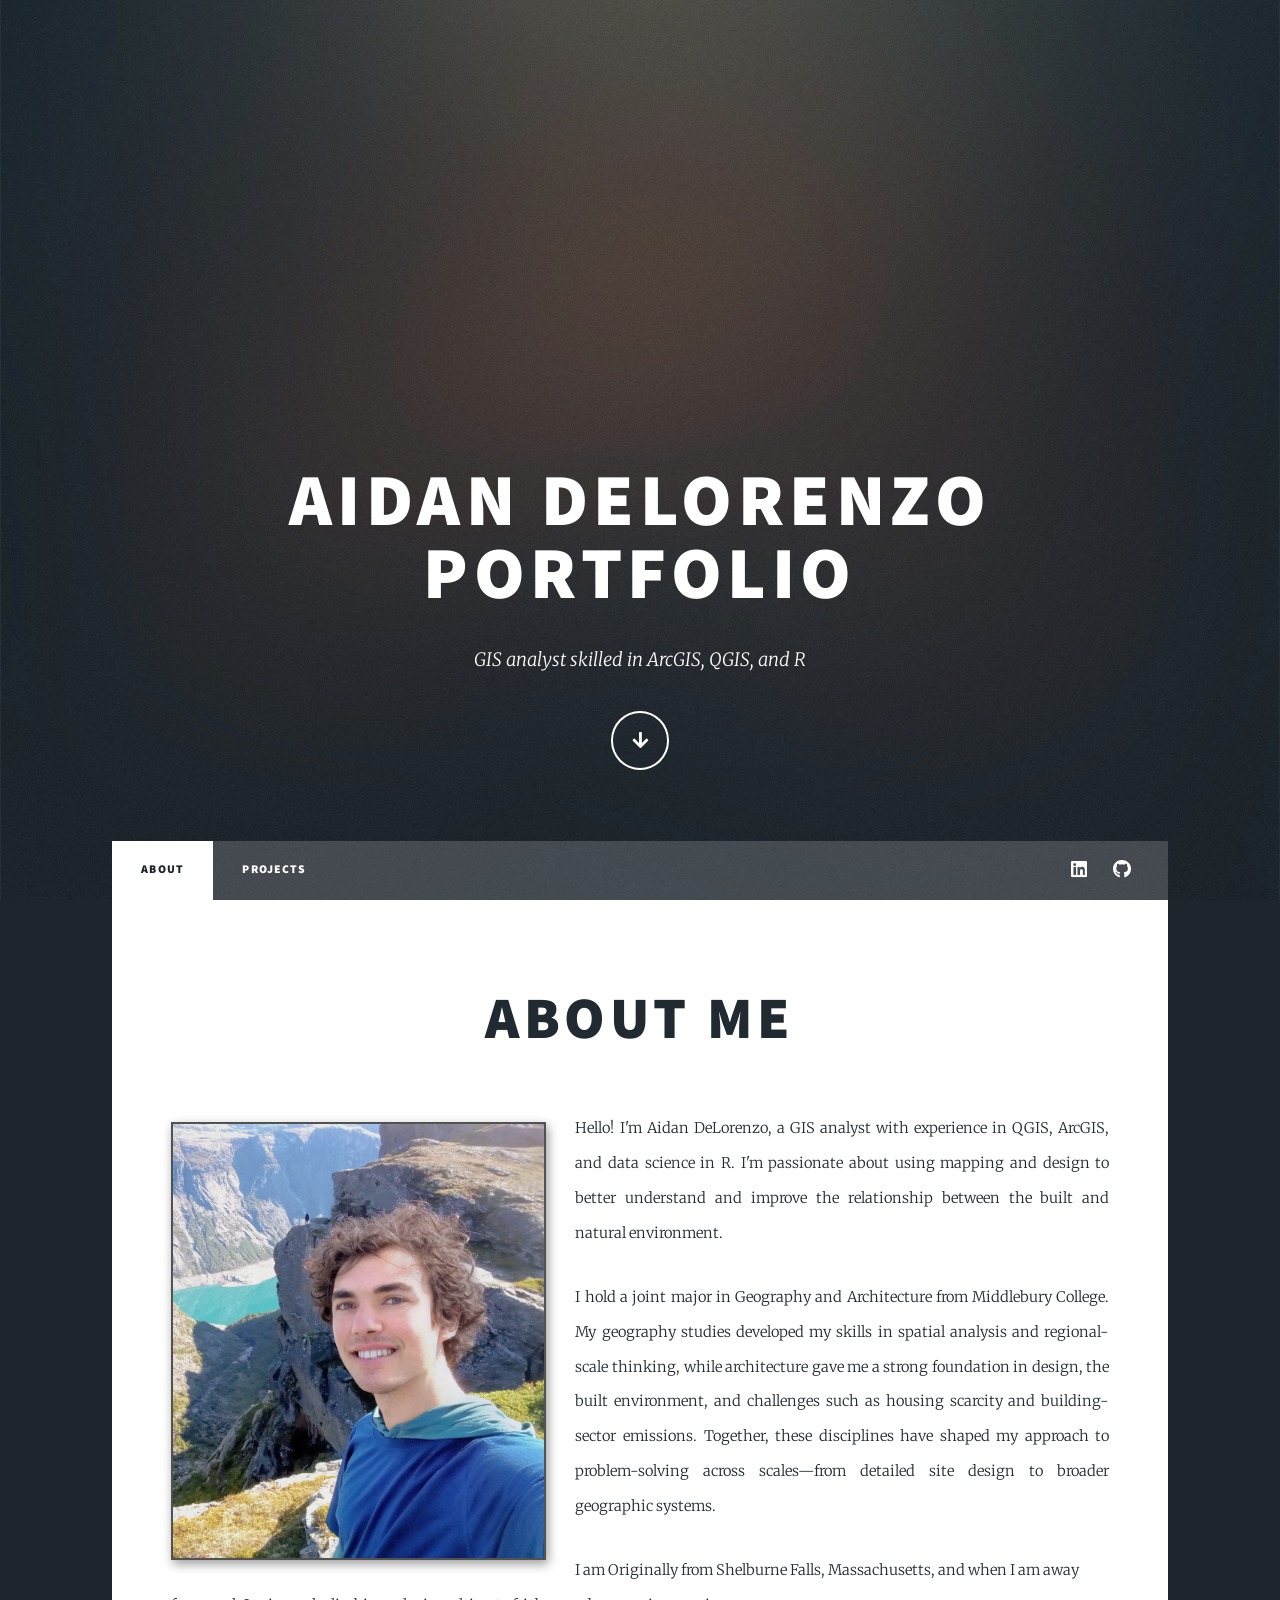
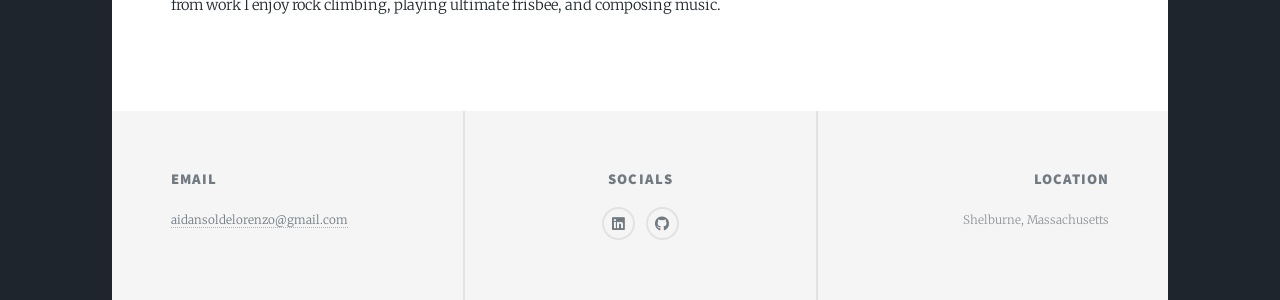
==== commit a6336b24: "Add shadowbox to profile photo" ====
--- a/index.html
+++ b/index.html
@@ -53,7 +53,7 @@
 								</header>
 
 								<!-- Text stuff -->
-								 	<p><span class="image left"><img src="images/Profile Photo.jpg" alt="Profile Photo" /></span>Hello! I'm Aidan DeLorenzo, a GIS analyst with experience in QGIS, ArcGIS, and data science in R. I'm passionate about using mapping and design to better understand and improve the relationship between the built and natural environment.
+								 	<p><span class="image left shadowbox"><img src="images/Profile Photo.jpg" alt="Profile Photo" /></span>Hello! I'm Aidan DeLorenzo, a GIS analyst with experience in QGIS, ArcGIS, and data science in R. I'm passionate about using mapping and design to better understand and improve the relationship between the built and natural environment.
 
 									<p>I hold a joint major in Geography and Architecture from Middlebury College. My geography studies developed my skills in spatial analysis and regional-scale thinking, while architecture gave me a strong foundation in design, the built environment, and challenges such as housing scarcity and building-sector emissions. Together, these disciplines have shaped my approach to problem-solving across scales—from detailed site design to broader geographic systems.
 									</p>			
@@ -91,4 +91,4 @@
 			<script src="assets/js/main.js"></script>
 
 	</body>
-</html>+</html>
